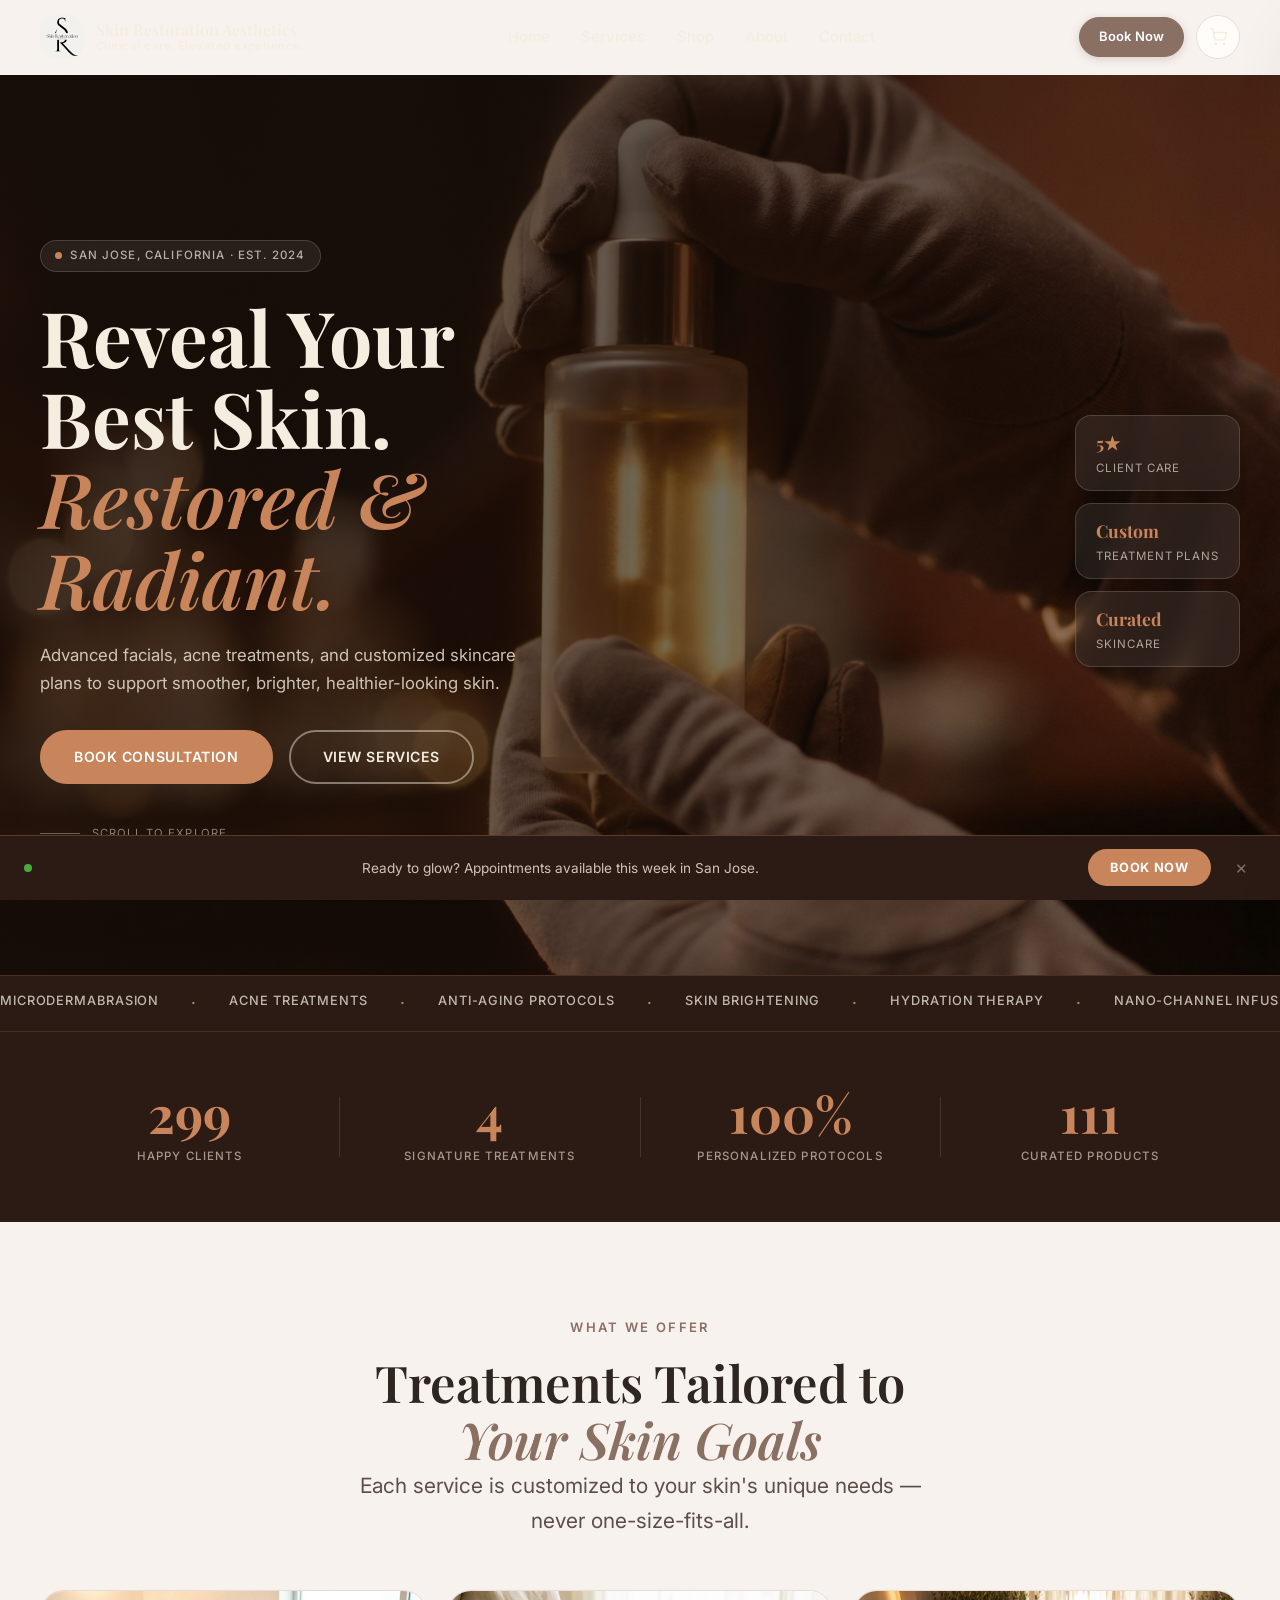
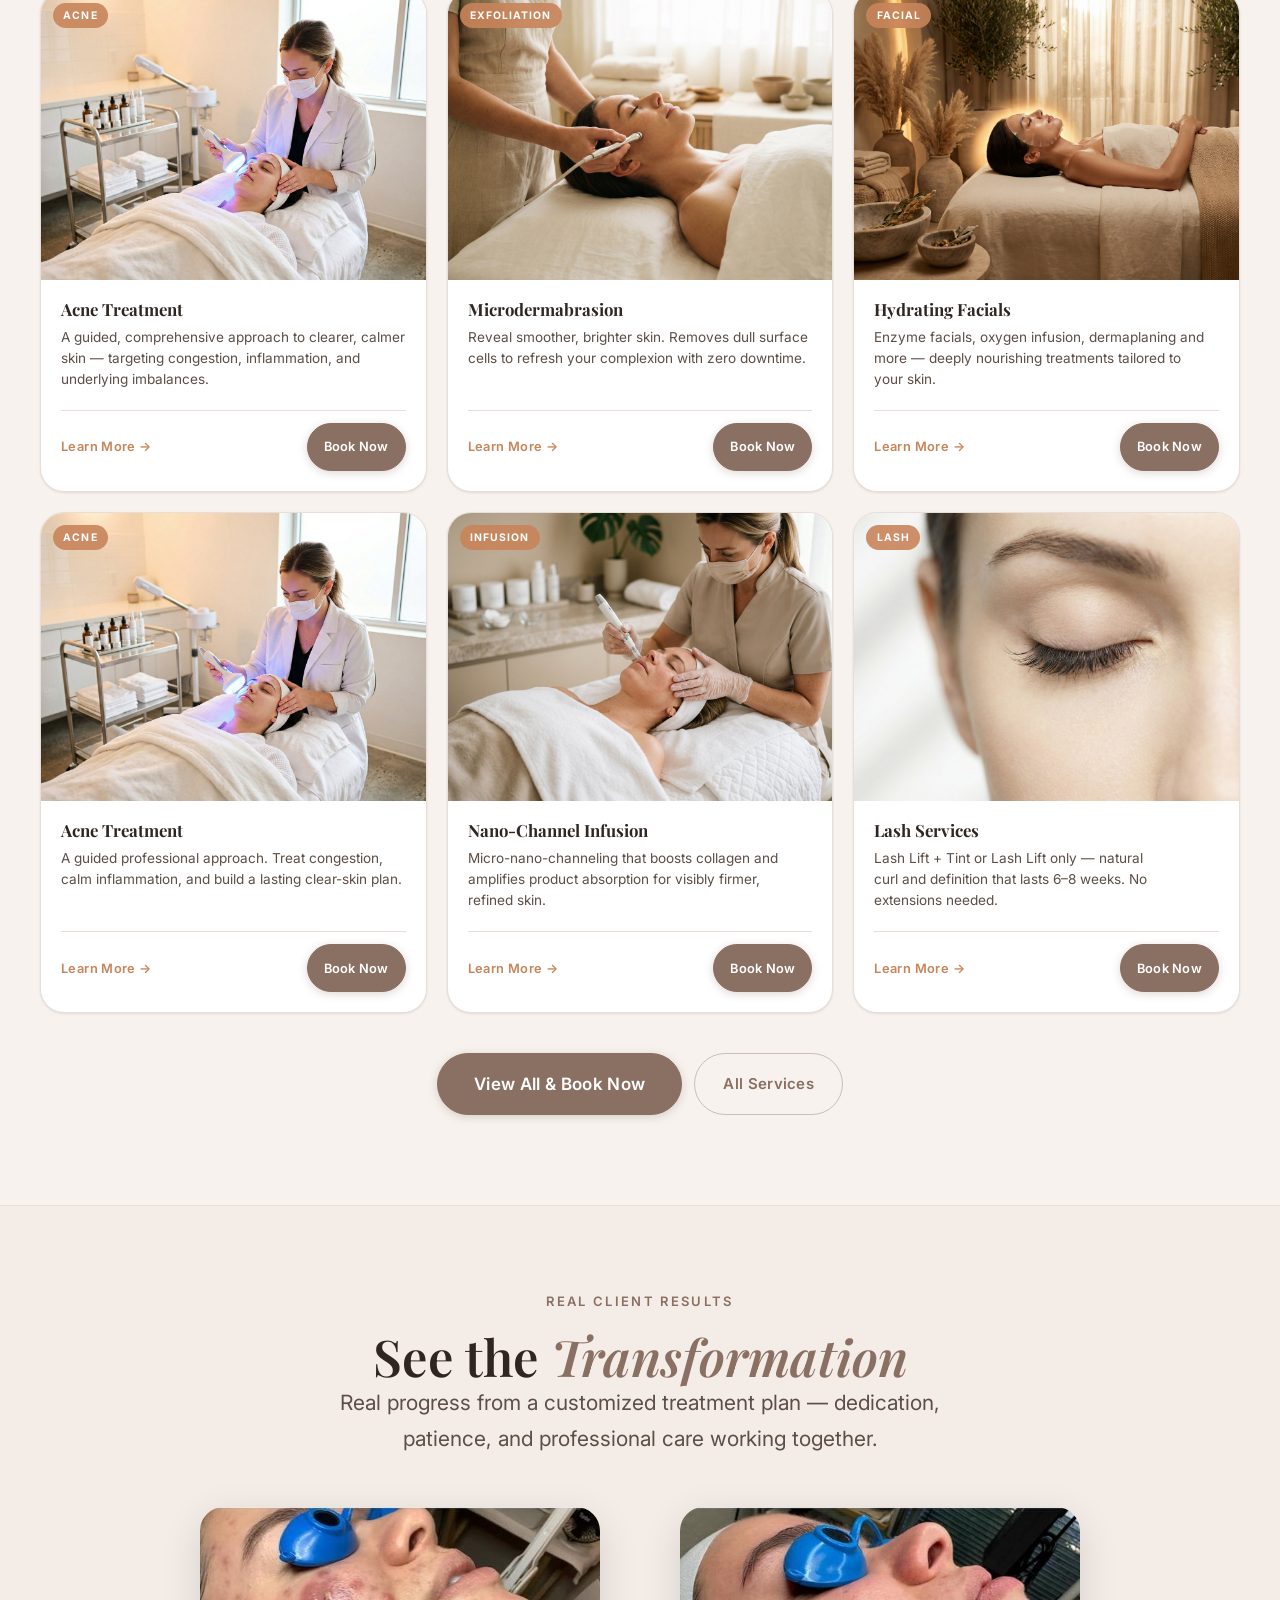
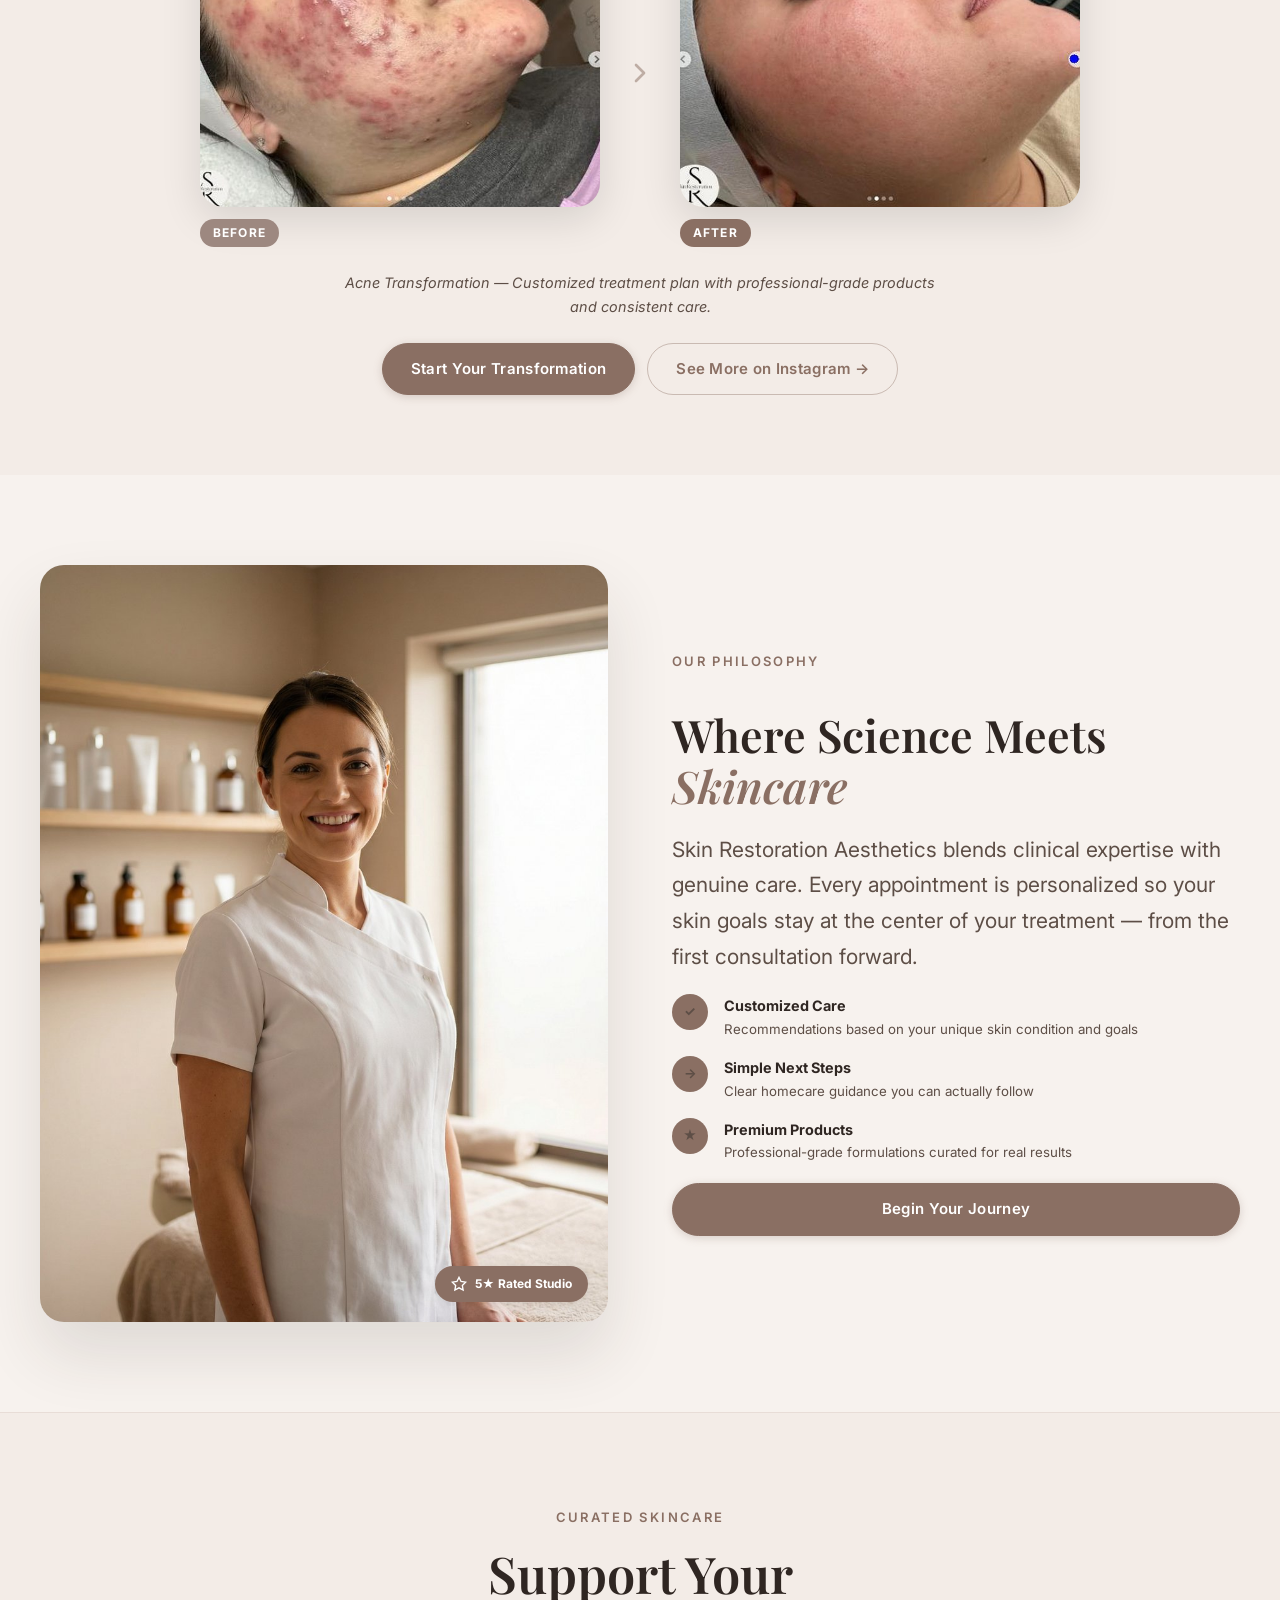
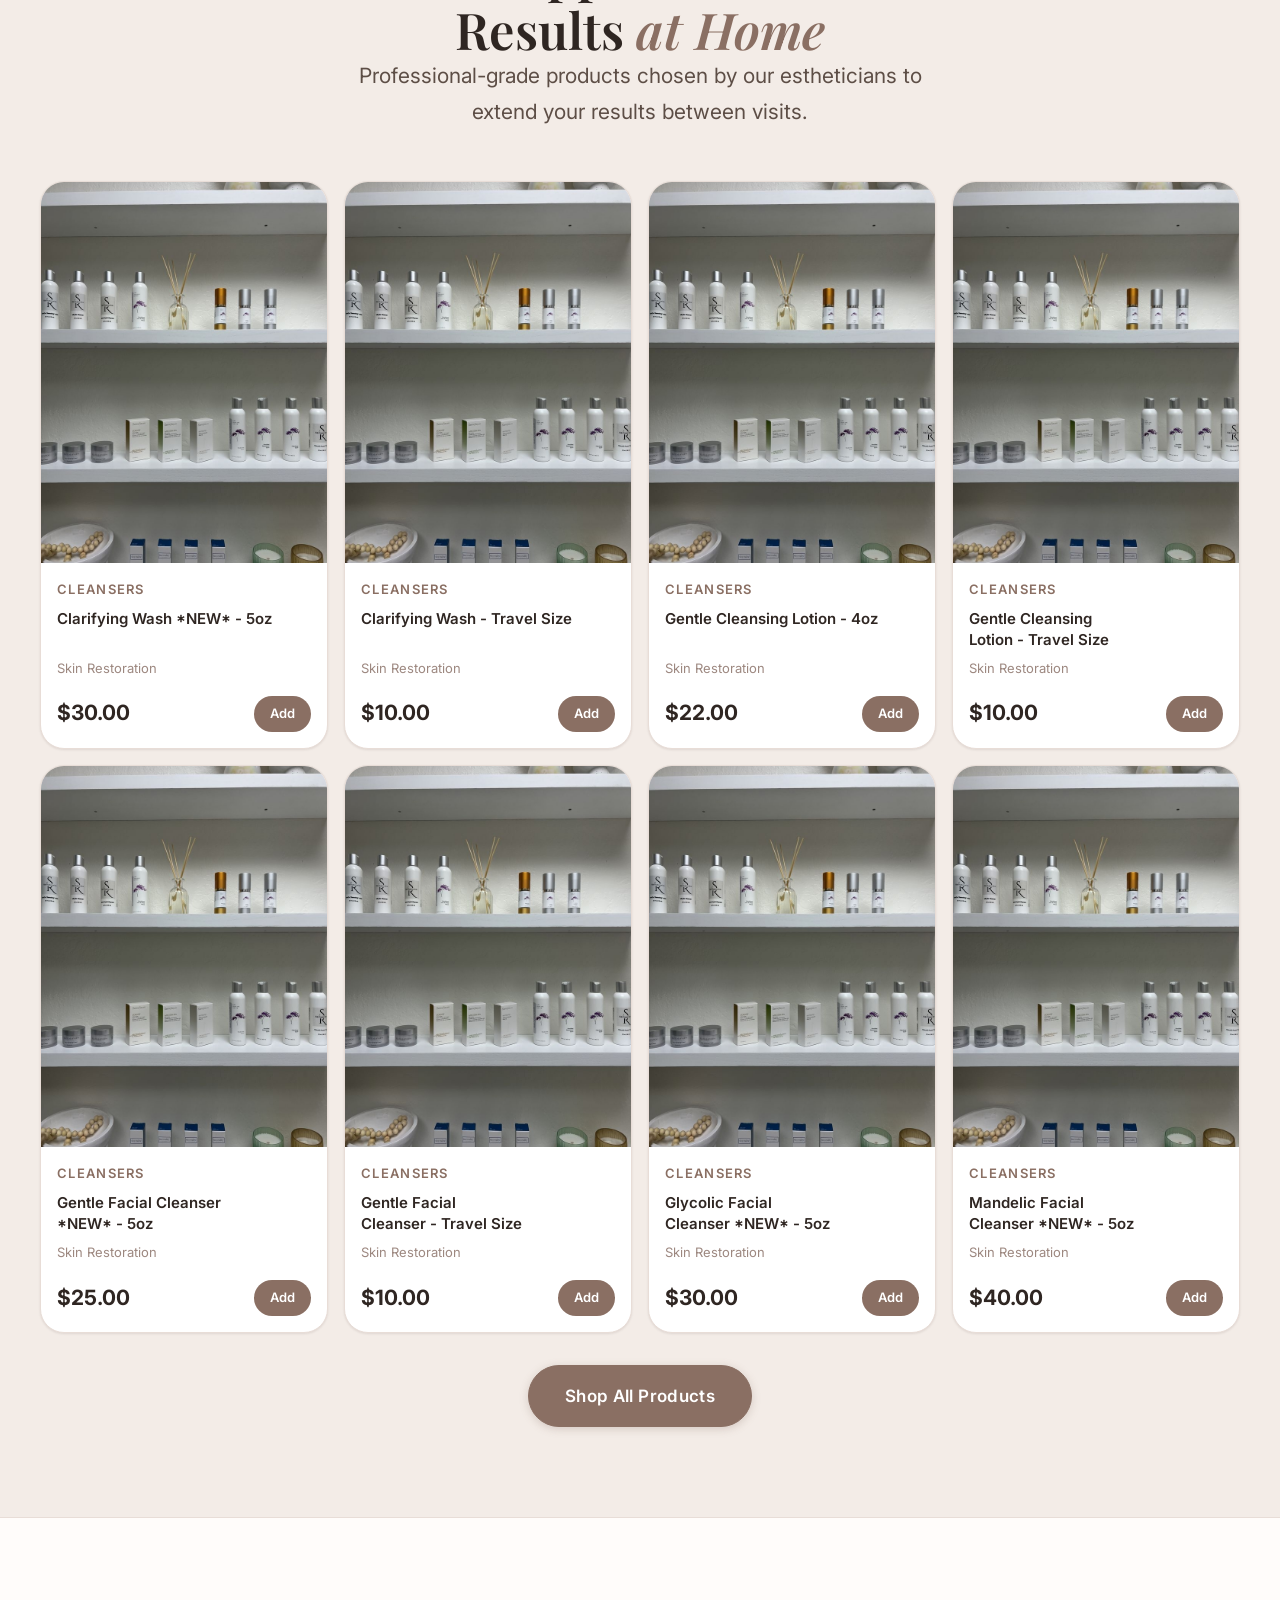
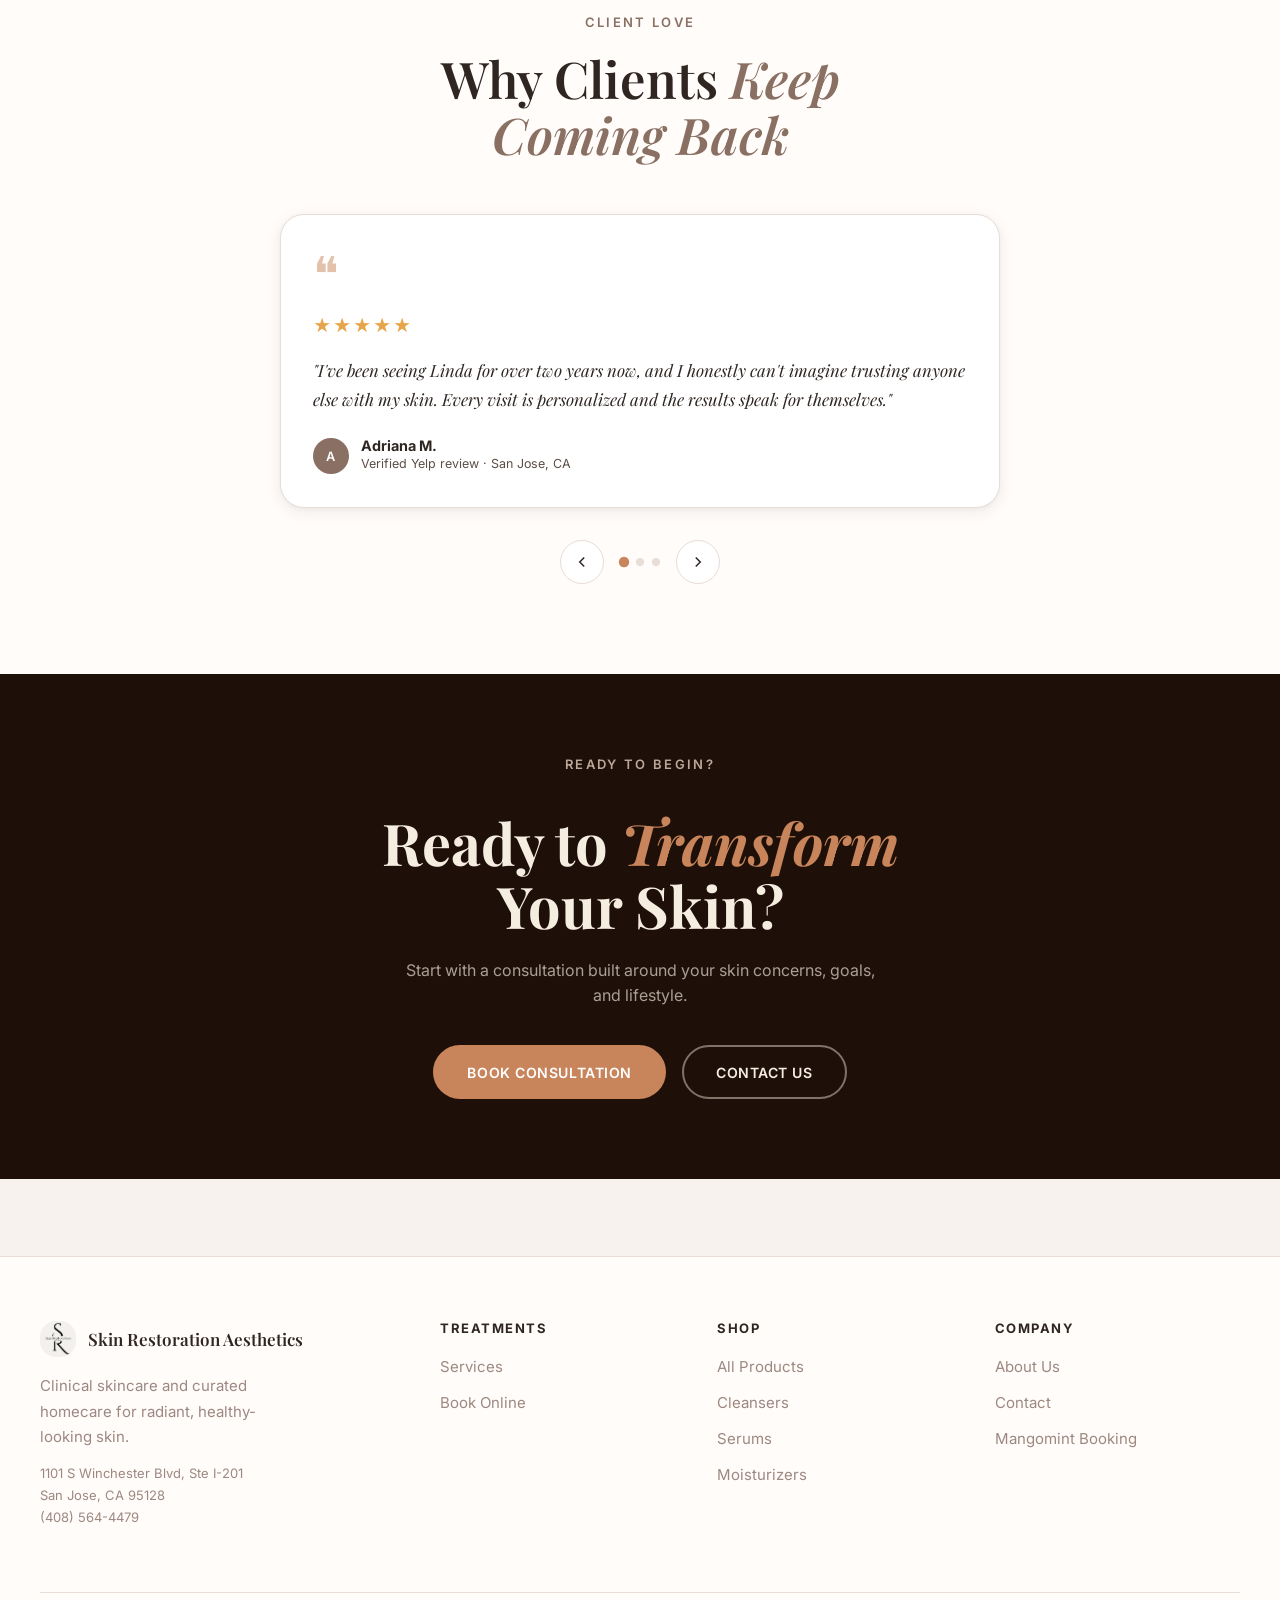
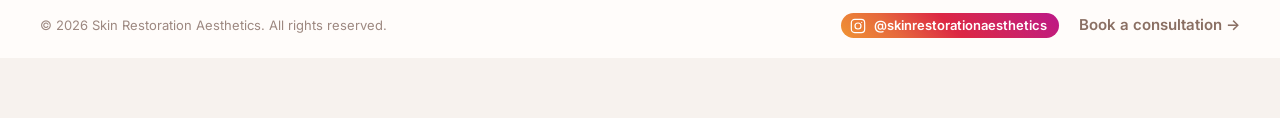
==== index.html @ 568ca4d6 "Add files via upload" ====
<!DOCTYPE html>
<html lang="en">
<head>
  <meta charset="UTF-8">
  <meta name="viewport" content="width=device-width, initial-scale=1.0">
  <title>Skin Restoration Aesthetics | Luxury Skincare & Treatments</title>
  <meta name="description" content="Skin Restoration Aesthetics offers luxury, results-driven skincare treatments and curated professional homecare. Book your personalized consultation today.">
  <meta name="theme-color" content="#2c1a14">

  <!-- Open Graph -->
  <meta property="og:title" content="Skin Restoration Aesthetics | Luxury Skincare">
  <meta property="og:description" content="Luxury skincare treatments and curated homecare. Clinical care. Elevated experience.">
  <meta property="og:type" content="website">
  <meta property="og:image" content="android-chrome-512x512.jpg">

  <!-- Fonts -->
  <link rel="preconnect" href="https://fonts.googleapis.com">
  <link rel="preconnect" href="https://fonts.gstatic.com" crossorigin>
  <link href="https://fonts.googleapis.com/css2?family=Inter:wght@300..700&family=Playfair+Display:ital,wght@0,400..700;1,400..600&display=swap" rel="stylesheet">

  <!-- Favicon -->
  <link rel="icon" type="image/jpeg" href="favicon.jpg">
  <link rel="apple-touch-icon" href="apple-touch-icon.jpg">
  <link rel="manifest" href="site.webmanifest">

  <link rel="stylesheet" href="styles.css">
</head>
<body data-page="index.html">
  <div id="headerMount"></div>

  <main>

    <!-- ── CINEMATIC HERO ──────────────────────────────────── -->
    <section class="hero-cinematic" aria-label="Hero">
      <div class="hero-cin-bg">
        <img src="hero-bg.jpg" alt="" aria-hidden="true" fetchpriority="high">
        <div class="hero-cin-overlay"></div>
      </div>

      <div class="container hero-cin-inner">
        <!-- Left: copy -->
        <div class="hero-cin-copy">
          <div class="hero-location-badge">
            <span class="hero-location-dot"></span>
            San Jose, California · Est. 2024
          </div>

          <h1 class="hero-cin-h1">
            Reveal Your<br>
            Best Skin.<br>
            <em>Restored &amp;<br>Radiant.</em>
          </h1>

          <p class="hero-cin-lead">Advanced facials, acne treatments, and customized skincare plans to support smoother, brighter, healthier-looking skin.</p>

          <div class="hero-cin-btns">
            <a class="btn-cin-primary" href="https://booking.mangomint.com/879442" target="_blank" rel="noopener noreferrer">Book Consultation</a>
            <a class="btn-cin-ghost" href="/services">View Services</a>
          </div>

          <p class="hero-cin-scroll">
            <span class="hero-cin-scroll-line"></span>
            Scroll to explore
          </p>
        </div>

        <!-- Right: floating badges -->
        <div class="hero-cin-badges" aria-hidden="true">
          <div class="hero-float-badge">
            <span class="hero-float-label">5★</span>
            <span class="hero-float-sub">Client Care</span>
          </div>
          <div class="hero-float-badge">
            <span class="hero-float-label">Custom</span>
            <span class="hero-float-sub">Treatment Plans</span>
          </div>
          <div class="hero-float-badge">
            <span class="hero-float-label">Curated</span>
            <span class="hero-float-sub">Skincare</span>
          </div>
        </div>
      </div>
    </section>

    <!-- ── TICKER MARQUEE ─────────────────────────────────── -->
    <div class="ticker-bar" aria-hidden="true">
      <div class="ticker-track" id="tickerTrack">
        <span>Microdermabrasion</span><span class="ticker-dot">·</span>
        <span>Acne Treatments</span><span class="ticker-dot">·</span>
        <span>Anti-Aging Protocols</span><span class="ticker-dot">·</span>
        <span>Skin Brightening</span><span class="ticker-dot">·</span>
        <span>Hydration Therapy</span><span class="ticker-dot">·</span>
        <span>Nano-Channel Infusion</span><span class="ticker-dot">·</span>
        <span>Lash Lift &amp; Tint</span><span class="ticker-dot">·</span>
        <span>LED Light Therapy</span><span class="ticker-dot">·</span>
      </div>
    </div>
    <script>
      /* Ticker: clone inner content once so translateX(-50%) is exact */
      (function() {
        var t = document.getElementById('tickerTrack');
        if (!t) return;
        t.innerHTML += t.innerHTML;
      })();
    </script>

    <!-- ── STATS DARK BAR ─────────────────────────────────── -->
    <section class="stats-dark-bar">
      <div class="container stats-dark-inner">
        <div class="stat-dark-item">
          <span class="stat-dark-num">299</span>
          <span class="stat-dark-label">Happy Clients</span>
        </div>
        <div class="stat-dark-divider"></div>
        <div class="stat-dark-item">
          <span class="stat-dark-num">4</span>
          <span class="stat-dark-label">Signature Treatments</span>
        </div>
        <div class="stat-dark-divider"></div>
        <div class="stat-dark-item">
          <span class="stat-dark-num">100%</span>
          <span class="stat-dark-label">Personalized Protocols</span>
        </div>
        <div class="stat-dark-divider"></div>
        <div class="stat-dark-item">
          <span class="stat-dark-num">111</span>
          <span class="stat-dark-label">Curated Products</span>
        </div>
      </div>
    </section>

    <!-- ── SERVICES WITH PHOTO CARDS ─────────────────────── -->
    <section class="section">
      <div class="container">
        <div class="section-header">
          <p class="eyebrow">What We Offer</p>
          <h2>Treatments Tailored to<br><em>Your Skin Goals</em></h2>
          <p class="lead">Each service is customized to your skin's unique needs — never one-size-fits-all.</p>
        </div>

        <div class="photo-service-grid">

          <article class="photo-service-card reveal-card">
            <div class="photo-service-img">
              <img src="service-acne.jpg" alt="Acne treatment" loading="lazy">
              <span class="photo-service-tag">Acne</span>
            </div>
            <div class="photo-service-body">
              <h3>Acne Treatment</h3>
              <p>A guided, comprehensive approach to clearer, calmer skin — targeting congestion, inflammation, and underlying imbalances.</p>
              <div class="photo-service-footer">
                <a class="photo-service-link" href="/services#acne-treatment">Learn More →</a>
                <a class="btn btn-primary" style="font-size:0.8rem;padding:0.4rem 1rem;" href="https://booking.mangomint.com/879442" target="_blank" rel="noopener">Book Now</a>
              </div>
            </div>
          </article>

          <article class="photo-service-card reveal-card">
            <div class="photo-service-img">
              <img src="service-microderm.jpg" alt="Microdermabrasion facial treatment" loading="lazy">
              <span class="photo-service-tag">Exfoliation</span>
            </div>
            <div class="photo-service-body">
              <h3>Microdermabrasion</h3>
              <p>Reveal smoother, brighter skin. Removes dull surface cells to refresh your complexion with zero downtime.</p>
              <div class="photo-service-footer">
                <a class="photo-service-link" href="/services#microdermabrasion">Learn More →</a>
                <a class="btn btn-primary" style="font-size:0.8rem;padding:0.4rem 1rem;" href="https://booking.mangomint.com/879442" target="_blank" rel="noopener">Book Now</a>
              </div>
            </div>
          </article>

          <article class="photo-service-card reveal-card">
            <div class="photo-service-img">
              <img src="service-hydrating.jpg" alt="Hydrating facial treatment" loading="lazy">
              <span class="photo-service-tag">Facial</span>
            </div>
            <div class="photo-service-body">
              <h3>Hydrating Facials</h3>
              <p>Enzyme facials, oxygen infusion, dermaplaning and more — deeply nourishing treatments tailored to your skin.</p>
              <div class="photo-service-footer">
                <a class="photo-service-link" href="/services#hydrating-facials">Learn More →</a>
                <a class="btn btn-primary" style="font-size:0.8rem;padding:0.4rem 1rem;" href="https://booking.mangomint.com/879442" target="_blank" rel="noopener">Book Now</a>
              </div>
            </div>
          </article>

          <article class="photo-service-card reveal-card">
            <div class="photo-service-img">
              <img src="service-acne.jpg" alt="Acne treatment" loading="lazy">
              <span class="photo-service-tag">Acne</span>
            </div>
            <div class="photo-service-body">
              <h3>Acne Treatment</h3>
              <p>A guided professional approach. Treat congestion, calm inflammation, and build a lasting clear-skin plan.</p>
              <div class="photo-service-footer">
                <a class="photo-service-link" href="/services#acne-treatment">Learn More →</a>
                <a class="btn btn-primary" style="font-size:0.8rem;padding:0.4rem 1rem;" href="https://booking.mangomint.com/879442" target="_blank" rel="noopener">Book Now</a>
              </div>
            </div>
          </article>

          <article class="photo-service-card reveal-card">
            <div class="photo-service-img">
              <img src="service-nano.jpg" alt="Nano-channel infusion treatment" loading="lazy">
              <span class="photo-service-tag">Infusion</span>
            </div>
            <div class="photo-service-body">
              <h3>Nano-Channel Infusion</h3>
              <p>Micro-nano-channeling that boosts collagen and amplifies product absorption for visibly firmer, refined skin.</p>
              <div class="photo-service-footer">
                <a class="photo-service-link" href="/services#nano-channel-infusion">Learn More →</a>
                <a class="btn btn-primary" style="font-size:0.8rem;padding:0.4rem 1rem;" href="https://booking.mangomint.com/879442" target="_blank" rel="noopener">Book Now</a>
              </div>
            </div>
          </article>

          <article class="photo-service-card reveal-card">
            <div class="photo-service-img">
              <img src="service-lash.jpg" alt="Lash lift and tint service" loading="lazy">
              <span class="photo-service-tag">Lash</span>
            </div>
            <div class="photo-service-body">
              <h3>Lash Services</h3>
              <p>Lash Lift + Tint or Lash Lift only — natural curl and definition that lasts 6–8 weeks. No extensions needed.</p>
              <div class="photo-service-footer">
                <a class="photo-service-link" href="/services#lash-lift">Learn More →</a>
                <a class="btn btn-primary" style="font-size:0.8rem;padding:0.4rem 1rem;" href="https://booking.mangomint.com/879442" target="_blank" rel="noopener">Book Now</a>
              </div>
            </div>
          </article>

        </div>

        <div class="btn-row" style="justify-content:center;margin-top:var(--sp-10);">
          <a class="btn btn-primary btn-lg" href="https://booking.mangomint.com/879442" target="_blank" rel="noopener noreferrer">View All &amp; Book Now</a>
          <a class="btn btn-secondary" href="/services">All Services</a>
        </div>
      </div>
    </section>

    <!-- ── REAL RESULTS GALLERY ──────────────────────────── -->
    <section class="real-results-section">
      <div class="container">
        <div class="section-header">
          <p class="eyebrow">Real Client Results</p>
          <h2>See the <em>Transformation</em></h2>
          <p class="lead">Real progress from a customized treatment plan — dedication, patience, and professional care working together.</p>
        </div>

        <div class="results-gallery">
          <div class="results-card">
            <div class="results-img-wrap">
              <img src="result-before.jpg" alt="Client skin before acne treatment — moderate to severe acne" loading="lazy">
            </div>
            <div class="results-label results-label--before">Before</div>
          </div>
          <div class="results-arrow" aria-hidden="true">
            <svg width="32" height="32" viewBox="0 0 24 24" fill="none" stroke="currentColor" stroke-width="2" stroke-linecap="round" stroke-linejoin="round"><path d="m9 18 6-6-6-6"/></svg>
          </div>
          <div class="results-card">
            <div class="results-img-wrap">
              <img src="result-after.jpg" alt="Client skin after acne treatment — significantly cleared" loading="lazy">
            </div>
            <div class="results-label results-label--after">After</div>
          </div>
        </div>

        <p class="results-caption">Acne Transformation — Customized treatment plan with professional-grade products and consistent care.</p>

        <div class="btn-row" style="justify-content:center;margin-top:var(--sp-6);">
          <a class="btn btn-primary" href="https://booking.mangomint.com/879442" target="_blank" rel="noopener noreferrer">Start Your Transformation</a>
          <a class="btn btn-secondary" href="https://www.instagram.com/skinrestorationaesthetics" target="_blank" rel="noopener noreferrer">See More on Instagram →</a>
        </div>
      </div>
    </section>

    <!-- ── ABOUT / PHILOSOPHY ────────────────────────────── -->
    <section class="section about-split-section">
      <div class="container about-split-grid">
        <div class="about-split-photo reveal-card">
          <img src="about-portrait.jpg" alt="Skin Restoration Aesthetics team" loading="lazy">
          <div class="about-photo-badge">
            <svg width="16" height="16" viewBox="0 0 24 24" fill="none" stroke="currentColor" stroke-width="2"><path d="m12 2-3.09 6.26L2 9.27l5 4.87-1.18 6.88L12 17.77l6.18 3.25L17 14.14l5-4.87-6.91-1.01L12 2z"/></svg>
            5★ Rated Studio
          </div>
        </div>
        <div class="about-split-copy">
          <p class="eyebrow">Our Philosophy</p>
          <h2>Where Science Meets<br><em>Skincare</em></h2>
          <p class="lead">Skin Restoration Aesthetics blends clinical expertise with genuine care. Every appointment is personalized so your skin goals stay at the center of your treatment — from the first consultation forward.</p>
          <ul class="about-pillars">
            <li>
              <span class="about-pillar-icon">✓</span>
              <div>
                <strong>Customized Care</strong>
                <span>Recommendations based on your unique skin condition and goals</span>
              </div>
            </li>
            <li>
              <span class="about-pillar-icon">→</span>
              <div>
                <strong>Simple Next Steps</strong>
                <span>Clear homecare guidance you can actually follow</span>
              </div>
            </li>
            <li>
              <span class="about-pillar-icon">★</span>
              <div>
                <strong>Premium Products</strong>
                <span>Professional-grade formulations curated for real results</span>
              </div>
            </li>
          </ul>
          <a class="btn btn-primary" href="/about">Begin Your Journey</a>
        </div>
      </div>
    </section>

    <!-- ── FEATURED PRODUCTS ─────────────────────────────── -->
    <section class="section" style="background:var(--bg-alt);border-top:1px solid var(--border);">
      <div class="container">
        <div class="section-header">
          <p class="eyebrow">Curated Skincare</p>
          <h2>Support Your Results <em>at Home</em></h2>
          <p class="lead">Professional-grade products chosen by our estheticians to extend your results between visits.</p>
        </div>

        <div class="featured-products-grid" id="featuredProducts"></div>

        <div class="btn-row" style="justify-content:center;margin-top:var(--sp-8);">
          <a class="btn btn-primary btn-lg" href="/shop">Shop All Products</a>
        </div>
      </div>
    </section>

    <!-- ── TESTIMONIALS ──────────────────────────────────── -->
    <section class="section testimonials-section">
      <div class="container">
        <div class="section-header">
          <p class="eyebrow">Client Love</p>
          <h2>Why Clients <em>Keep Coming Back</em></h2>
        </div>

        <div class="testimonials-carousel" id="testimonialsCarousel">
          <div class="testimonial-card-v2 active">
            <div class="tc-quote">❝</div>
            <div class="stars">★★★★★</div>
            <p class="testimonial-text">"I've been seeing Linda for over two years now, and I honestly can't imagine trusting anyone else with my skin. Every visit is personalized and the results speak for themselves."</p>
            <div class="testimonial-author">
              <div class="author-initial" aria-hidden="true">A</div>
              <div>
                <div class="author-name">Adriana M.</div>
                <div class="author-title">Verified Yelp review · San Jose, CA</div>
              </div>
            </div>
          </div>

          <div class="testimonial-card-v2">
            <div class="tc-quote">❝</div>
            <div class="stars">★★★★★</div>
            <p class="testimonial-text">"I started coming here years ago for acne treatments, back when they were called Acneology. The expertise and care has only gotten better. I highly recommend following their skincare regimens."</p>
            <div class="testimonial-author">
              <div class="author-initial" aria-hidden="true">J</div>
              <div>
                <div class="author-name">Jennifer L.</div>
                <div class="author-title">Verified Yelp review · San Jose, CA</div>
              </div>
            </div>
          </div>

          <div class="testimonial-card-v2">
            <div class="tc-quote">❝</div>
            <div class="stars">★★★★★</div>
            <p class="testimonial-text">"They know what's best for your skin condition. I highly recommend following their skincare regimens — my skin has never looked or felt better since starting here."</p>
            <div class="testimonial-author">
              <div class="author-initial" aria-hidden="true">S</div>
              <div>
                <div class="author-name">Sara K.</div>
                <div class="author-title">Verified Yelp review · Santa Clara, CA</div>
              </div>
            </div>
          </div>
        </div>

        <div class="tc-controls">
          <button class="tc-arrow" id="tcPrev" aria-label="Previous testimonial">
            <svg width="18" height="18" viewBox="0 0 24 24" fill="none" stroke="currentColor" stroke-width="2"><path d="m15 18-6-6 6-6"/></svg>
          </button>
          <div class="tc-dots">
            <button class="tc-dot active" data-idx="0"></button>
            <button class="tc-dot" data-idx="1"></button>
            <button class="tc-dot" data-idx="2"></button>
          </div>
          <button class="tc-arrow" id="tcNext" aria-label="Next testimonial">
            <svg width="18" height="18" viewBox="0 0 24 24" fill="none" stroke="currentColor" stroke-width="2"><path d="m9 18 6-6-6-6"/></svg>
          </button>
        </div>
      </div>
    </section>

    <!-- ── DARK CTA ───────────────────────────────────────── -->
    <section class="dark-cta-section">
      <div class="container dark-cta-inner">
        <p class="eyebrow" style="color:var(--accent)">Ready to Begin?</p>
        <h2>Ready to <em>Transform</em><br>Your Skin?</h2>
        <p class="dark-cta-sub">Start with a consultation built around your skin concerns, goals, and lifestyle.</p>
        <div class="dark-cta-btns">
          <a class="btn-cin-primary" href="https://booking.mangomint.com/879442" target="_blank" rel="noopener noreferrer">Book Consultation</a>
          <a class="btn-cin-ghost" href="/contact">Contact Us</a>
        </div>
      </div>
    </section>

  </main>

  <div id="footerMount"></div>
  <div id="cartMount"></div>

  <!-- Persistent booking bar -->
  <div class="booking-bar" id="bookingBar">
    <span class="booking-bar-dot"></span>
    <span class="booking-bar-text">Ready to glow? Appointments available this week in San Jose.</span>
    <a class="booking-bar-btn" href="https://booking.mangomint.com/879442" target="_blank" rel="noopener noreferrer">Book Now</a>
    <button class="booking-bar-close" onclick="document.getElementById('bookingBar').style.display='none'" aria-label="Dismiss">×</button>
  </div>

  <script src="data.js"></script>
  <script src="utils.js"></script>
  <script src="checkout.js"></script>
  <script>
    /* ── Testimonial Carousel ───────────────────────────── */
    (function() {
      const cards = document.querySelectorAll('.testimonial-card-v2');
      const dots = document.querySelectorAll('.tc-dot');
      let current = 0;

      function show(idx) {
        cards.forEach((c, i) => c.classList.toggle('active', i === idx));
        dots.forEach((d, i) => d.classList.toggle('active', i === idx));
        current = idx;
      }

      document.getElementById('tcNext')?.addEventListener('click', () => show((current + 1) % cards.length));
      document.getElementById('tcPrev')?.addEventListener('click', () => show((current - 1 + cards.length) % cards.length));
      dots.forEach(d => d.addEventListener('click', () => show(+d.dataset.idx)));

      // Auto-advance every 5s
      setInterval(() => show((current + 1) % cards.length), 5000);
    })();

    /* ── Scroll reveal ──────────────────────────────────── */
    (function() {
      const obs = new IntersectionObserver(entries => {
        entries.forEach(e => { if (e.isIntersecting) { e.target.classList.add('revealed'); obs.unobserve(e.target); } });
      }, { threshold: 0.1 });
      document.querySelectorAll('.reveal-card').forEach(el => obs.observe(el));
    })();
  </script>
<script data-pplx-inline-edit>
(function(){
  if(window===window.top)return;
  function inlineAll(orig,clone){
    if(orig.nodeType!==1)return;
    try{
      var cs=getComputedStyle(orig);
      var t='';
      for(var i=0;i<cs.length;i++){t+=cs[i]+':'+cs.getPropertyValue(cs[i])+';';}
      clone.style.cssText=t;
    }catch(e){}
    var oc=orig.children,cc=clone.children;
    for(var j=0;j<oc.length&&j<cc.length;j++){inlineAll(oc[j],cc[j]);}
  }
  function stripExternal(clone){
    var imgs=clone.querySelectorAll('img');
    for(var i=0;i<imgs.length;i++){
      var s=imgs[i].getAttribute('src');
      if(s&&!s.startsWith('data:'))imgs[i].removeAttribute('src');
    }
    var all=clone.querySelectorAll('*');
    for(var i=0;i<all.length;i++){
      var st=all[i].style.cssText;
      if(st&&st.indexOf('url(')>=0){
        all[i].style.cssText=st.replace(/url\(["']?(?!data:)[^)"']*["']?\)/gi,'none');
      }
    }
  }
  window.addEventListener('message',function(e){
    if(!e.data||e.data.type!=='INLINE_EDIT_CAPTURE_REQUEST')return;
    var scrollX=window.scrollX||window.pageXOffset||0;
    var scrollY=window.scrollY||window.pageYOffset||0;
    var w=window.innerWidth,h=window.innerHeight;
    try{
      var clone=document.documentElement.cloneNode(true);
      var rm=clone.querySelectorAll('script,link[rel="stylesheet"],style');
      for(var i=0;i<rm.length;i++){rm[i].remove();}
      inlineAll(document.documentElement,clone);
      stripExternal(clone);
      var html=new XMLSerializer().serializeToString(clone);
      var svg='<svg xmlns="http://www.w3.org/2000/svg" width="'+w+'" height="'+h+'">'
        +'<foreignObject width="100%" height="100%">'
        +'<div xmlns="http://www.w3.org/1999/xhtml" style="width:'+w+'px;height:'+h+'px;overflow:hidden">'
        +'<div style="transform:translate(-'+scrollX+'px,-'+scrollY+'px);transform-origin:top left">'
        +html+'</div></div></foreignObject></svg>';
      var svgUrl='data:image/svg+xml;charset=utf-8,'+encodeURIComponent(svg);
      var img=new Image();
      img.onload=function(){
        var c=document.createElement('canvas');c.width=w;c.height=h;
        c.getContext('2d').drawImage(img,0,0);
        window.parent.postMessage({type:'INLINE_EDIT_SCREENSHOT_RESULT',dataUrl:c.toDataURL('image/png'),scrollX:scrollX,scrollY:scrollY},'*');
      };
      img.onerror=function(){
        window.parent.postMessage({type:'INLINE_EDIT_SCREENSHOT_RESULT',dataUrl:null,scrollX:scrollX,scrollY:scrollY},'*');
      };
      img.src=svgUrl;
    }catch(err){
      window.parent.postMessage({type:'INLINE_EDIT_SCREENSHOT_RESULT',dataUrl:null,scrollX:scrollX,scrollY:scrollY},'*');
    }
  });
})();
</script></body>
</html>
---- styles.css ----
/* ============================================================
   SKIN RESTORATION AESTHETICS — LUXURY DESIGN SYSTEM
   Brand palette: warm rose-taupe, clean ivory, deep espresso
   Fonts: Playfair Display (headings) + Inter (body)
   ============================================================ */

/* ── DESIGN TOKENS ────────────────────────────────────────── */
:root {
  /* Brand Colors */
  --bg:           #f7f2ee;
  --bg-alt:       #f3ece7;
  --surface:      #fffcfa;
  --surface-2:    #fff8f5;
  --card:         #ffffff;
  --border:       #e8ddd7;
  --divider:      #ede3dc;

  /* Text */
  --text:         #2f2622;
  --text-muted:   #5d4e46;
  --text-faint:   #9d8880;

  /* Brand */
  --primary:      #8a6f63;
  --primary-dark: #72584d;
  --primary-light:#a08578;
  --accent:       #bca79b;
  --accent-light: #d9cbc4;

  /* Type */
  --font-display: 'Playfair Display', Georgia, serif;
  --font-body:    'Inter', 'Helvetica Neue', sans-serif;

  /* Type Scale */
  --text-xs:   clamp(0.75rem, 0.7rem + 0.2vw, 0.8125rem);
  --text-sm:   clamp(0.875rem, 0.82rem + 0.22vw, 0.9375rem);
  --text-base: clamp(1rem, 0.95rem + 0.2vw, 1.0625rem);
  --text-lg:   clamp(1.125rem, 1rem + 0.5vw, 1.3125rem);
  --text-xl:   clamp(1.5rem, 1.2rem + 1.2vw, 2.25rem);
  --text-2xl:  clamp(2rem, 1.4rem + 2.2vw, 3.25rem);
  --text-3xl:  clamp(2.6rem, 1.4rem + 4vw, 5rem);

  /* Spacing */
  --sp-1: 0.25rem;
  --sp-2: 0.5rem;
  --sp-3: 0.75rem;
  --sp-4: 1rem;
  --sp-5: 1.25rem;
  --sp-6: 1.5rem;
  --sp-8: 2rem;
  --sp-10: 2.5rem;
  --sp-12: 3rem;
  --sp-16: 4rem;
  --sp-20: 5rem;
  --sp-24: 6rem;

  /* Shape */
  --radius-sm: 0.5rem;
  --radius:    1rem;
  --radius-lg: 1.5rem;
  --radius-xl: 2rem;
  --radius-full: 9999px;

  /* Shadow */
  --shadow-sm: 0 1px 3px rgba(47,38,34,0.06), 0 1px 2px rgba(47,38,34,0.04);
  --shadow:    0 4px 16px rgba(47,38,34,0.08), 0 1px 4px rgba(47,38,34,0.04);
  --shadow-lg: 0 16px 48px rgba(47,38,34,0.10), 0 4px 12px rgba(47,38,34,0.06);
  --shadow-xl: 0 32px 64px rgba(47,38,34,0.12);

  /* Transitions */
  --ease: 200ms cubic-bezier(0.16, 1, 0.3, 1);
  --ease-slow: 400ms cubic-bezier(0.16, 1, 0.3, 1);

  /* Layout */
  --content: 1200px;
  --content-narrow: 720px;
}

/* ── RESET ────────────────────────────────────────────────── */
*, *::before, *::after { box-sizing: border-box; margin: 0; padding: 0; }

html {
  scroll-behavior: smooth;
  scroll-padding-top: 80px;
  -webkit-font-smoothing: antialiased;
  -moz-osx-font-smoothing: grayscale;
  text-rendering: optimizeLegibility;
}

body {
  font-family: var(--font-body);
  font-size: var(--text-base);
  color: var(--text);
  background-color: var(--bg);
  line-height: 1.65;
  min-height: 100dvh;
}

img, picture, video { display: block; max-width: 100%; height: auto; }
a { color: inherit; text-decoration: none; }
button { cursor: pointer; font: inherit; color: inherit; background: none; border: none; }
ul[role="list"], ol[role="list"] { list-style: none; }
input, select, textarea { font: inherit; color: inherit; }
h1,h2,h3,h4,h5,h6 { line-height: 1.12; text-wrap: balance; }
p, li { text-wrap: pretty; }

::selection { background: rgba(138,111,99,0.18); color: var(--text); }
:focus-visible { outline: 2px solid var(--primary); outline-offset: 3px; border-radius: var(--radius-sm); }

@media (prefers-reduced-motion: reduce) {
  *, *::before, *::after {
    animation-duration: 0.01ms !important;
    animation-iteration-count: 1 !important;
    transition-duration: 0.01ms !important;
    scroll-behavior: auto !important;
  }
}

/* ── LAYOUT ───────────────────────────────────────────────── */
.container {
  width: min(calc(100% - 2.5rem), var(--content));
  margin-inline: auto;
}
.container--narrow {
  width: min(calc(100% - 2.5rem), var(--content-narrow));
  margin-inline: auto;
}

.section      { padding-block: clamp(var(--sp-12), 7vw, var(--sp-24)); }
.section-sm   { padding-block: clamp(var(--sp-8), 5vw, var(--sp-16)); }
.section-xs   { padding-block: clamp(var(--sp-6), 3vw, var(--sp-10)); }

/* ── TYPOGRAPHY ───────────────────────────────────────────── */
.eyebrow {
  display: inline-block;
  font-family: var(--font-body);
  font-size: var(--text-xs);
  font-weight: 600;
  letter-spacing: 0.18em;
  text-transform: uppercase;
  color: var(--primary);
  margin-bottom: var(--sp-4);
}

h1, .h1 {
  font-family: var(--font-display);
  font-size: var(--text-3xl);
  font-weight: 600;
  color: var(--text);
  line-height: 1.05;
}

h2, .h2 {
  font-family: var(--font-display);
  font-size: var(--text-2xl);
  font-weight: 600;
  color: var(--text);
}

h3, .h3 {
  font-family: var(--font-display);
  font-size: var(--text-xl);
  font-weight: 500;
  color: var(--text);
}

h4, .h4 {
  font-family: var(--font-body);
  font-size: var(--text-lg);
  font-weight: 600;
  color: var(--text);
}

.lead {
  font-size: var(--text-lg);
  color: var(--text-muted);
  line-height: 1.7;
  max-width: 60ch;
}

.body-text { font-size: var(--text-base); color: var(--text-muted); line-height: 1.75; }
.caption   { font-size: var(--text-xs); color: var(--text-faint); }
.label     { font-size: var(--text-sm); font-weight: 500; color: var(--text-muted); }

/* ── BUTTONS ──────────────────────────────────────────────── */
.btn {
  display: inline-flex;
  align-items: center;
  justify-content: center;
  gap: var(--sp-2);
  min-height: 48px;
  padding: 0.8rem 1.75rem;
  border-radius: var(--radius-full);
  font-family: var(--font-body);
  font-size: var(--text-sm);
  font-weight: 600;
  letter-spacing: 0.02em;
  border: 1.5px solid transparent;
  transition: background var(--ease), color var(--ease), border-color var(--ease), box-shadow var(--ease), transform var(--ease);
  white-space: nowrap;
}
.btn:hover { transform: translateY(-1px); }
.btn:active { transform: translateY(0); }

.btn-primary {
  background: var(--primary);
  color: #fff;
  border-color: var(--primary);
  box-shadow: 0 2px 8px rgba(138,111,99,0.28);
}
.btn-primary:hover {
  background: var(--primary-dark);
  border-color: var(--primary-dark);
  box-shadow: 0 4px 16px rgba(138,111,99,0.36);
}

.btn-secondary {
  background: transparent;
  color: var(--primary);
  border-color: rgba(138,111,99,0.4);
}
.btn-secondary:hover {
  background: rgba(138,111,99,0.07);
  border-color: var(--primary);
}

.btn-ghost {
  background: transparent;
  color: var(--text-muted);
  border-color: var(--border);
}
.btn-ghost:hover {
  background: var(--bg-alt);
  color: var(--text);
}

.btn-sm { min-height: 38px; padding: 0.5rem 1.15rem; font-size: var(--text-xs); }
.btn-lg { min-height: 56px; padding: 1rem 2.25rem; font-size: var(--text-base); }

.btn-row {
  display: flex;
  flex-wrap: wrap;
  gap: var(--sp-3);
  margin-top: var(--sp-6);
}

/* ── CARDS ────────────────────────────────────────────────── */
.card {
  background: var(--card);
  border: 1px solid var(--border);
  border-radius: var(--radius-lg);
  box-shadow: var(--shadow-sm);
  overflow: hidden;
}

.card-body { padding: var(--sp-6); }
.card-body-lg { padding: var(--sp-8); }

.feature-card {
  background: var(--card);
  border: 1px solid var(--border);
  border-radius: var(--radius-lg);
  padding: var(--sp-8);
  box-shadow: var(--shadow-sm);
  transition: box-shadow var(--ease), transform var(--ease);
}
.feature-card:hover {
  box-shadow: var(--shadow);
  transform: translateY(-2px);
}

/* ── NAVIGATION ───────────────────────────────────────────── */
.site-header {
  position: sticky;
  top: 0;
  z-index: 100;
  background: rgba(247,242,238,0.92);
  backdrop-filter: blur(16px);
  -webkit-backdrop-filter: blur(16px);
  border-bottom: 1px solid rgba(232,221,215,0.6);
  transition: box-shadow var(--ease);
}
.site-header.scrolled {
  box-shadow: var(--shadow-sm);
}

.header-inner {
  display: flex;
  align-items: center;
  justify-content: space-between;
  gap: var(--sp-6);
  min-height: 74px;
}

.brand-logo {
  display: flex;
  align-items: center;
  gap: var(--sp-3);
  font-weight: 700;
  flex-shrink: 0;
}
.brand-logo img {
  width: 44px;
  height: 44px;
  border-radius: var(--radius);
  object-fit: cover;
  flex-shrink: 0;
}
.brand-text {
  display: flex;
  flex-direction: column;
  line-height: 1.15;
}
.brand-name {
  font-family: var(--font-display);
  font-size: 1rem;
  font-weight: 600;
  color: var(--text);
}
.brand-tagline {
  font-size: 0.72rem;
  color: var(--text-faint);
  font-weight: 500;
  letter-spacing: 0.04em;
}

.site-nav {
  display: flex;
  align-items: center;
}
.site-nav ul {
  display: flex;
  align-items: center;
  gap: var(--sp-1);
  list-style: none;
}
.site-nav a {
  display: block;
  padding: 0.45rem 0.85rem;
  border-radius: var(--radius-full);
  font-size: var(--text-sm);
  font-weight: 500;
  color: var(--text-muted);
  transition: background var(--ease), color var(--ease);
}
.site-nav a:hover,
.site-nav a.active {
  background: rgba(138,111,99,0.1);
  color: var(--text);
}

.header-actions {
  display: flex;
  align-items: center;
  gap: var(--sp-3);
  flex-shrink: 0;
}

.cart-btn {
  position: relative;
  display: inline-flex;
  align-items: center;
  justify-content: center;
  width: 44px;
  height: 44px;
  border-radius: var(--radius-full);
  background: var(--surface);
  border: 1px solid var(--border);
  color: var(--text);
  transition: background var(--ease), box-shadow var(--ease);
}
.cart-btn:hover {
  background: var(--bg-alt);
  box-shadow: var(--shadow-sm);
}
.cart-badge {
  position: absolute;
  top: -4px;
  right: -4px;
  min-width: 18px;
  height: 18px;
  border-radius: var(--radius-full);
  background: var(--primary);
  color: #fff;
  font-size: 10px;
  font-weight: 700;
  display: flex;
  align-items: center;
  justify-content: center;
  padding: 0 4px;
  border: 2px solid var(--bg);
  transition: transform var(--ease);
}

/* Mobile nav */
.menu-toggle {
  display: none;
  align-items: center;
  justify-content: center;
  width: 44px;
  height: 44px;
  border-radius: var(--radius);
  background: var(--surface);
  border: 1px solid var(--border);
  color: var(--text);
}

/* ── HERO ─────────────────────────────────────────────────── */
.hero {
  padding-block: clamp(4rem, 8vw, 7rem) clamp(3rem, 6vw, 5.5rem);
  position: relative;
  overflow: hidden;
}
.hero::before {
  content: '';
  position: absolute;
  inset: 0;
  background:
    radial-gradient(ellipse 70% 60% at 85% 30%, rgba(188,167,155,0.18) 0%, transparent 70%),
    radial-gradient(ellipse 50% 80% at 10% 80%, rgba(247,230,220,0.25) 0%, transparent 60%);
  pointer-events: none;
}

.hero-grid {
  display: grid;
  grid-template-columns: 1.1fr 0.9fr;
  gap: clamp(var(--sp-8), 5vw, var(--sp-16));
  align-items: center;
}

.hero-label {
  display: inline-flex;
  align-items: center;
  gap: var(--sp-2);
  font-size: var(--text-xs);
  font-weight: 600;
  letter-spacing: 0.15em;
  text-transform: uppercase;
  color: var(--primary);
  margin-bottom: var(--sp-5);
}
.hero-label::before {
  content: '';
  display: block;
  width: 24px;
  height: 1.5px;
  background: var(--accent);
}

.hero h1 {
  margin-bottom: var(--sp-5);
  font-size: var(--text-3xl);
}

.hero-cta-note {
  margin-top: var(--sp-5);
  font-size: var(--text-xs);
  color: var(--text-faint);
}

/* Hero visual */
.hero-visual {
  position: relative;
}
.hero-image-frame {
  position: relative;
  border-radius: var(--radius-xl);
  overflow: hidden;
  background: linear-gradient(145deg, rgba(255,255,255,0.9), rgba(247,236,230,0.7));
  border: 1px solid rgba(232,221,215,0.8);
  box-shadow: var(--shadow-xl);
  aspect-ratio: 5/6;
  display: flex;
  align-items: center;
  justify-content: center;
  padding: var(--sp-10);
}
.hero-image-frame img {
  width: 80%;
  height: auto;
  object-fit: contain;
  filter: drop-shadow(0 8px 24px rgba(47,38,34,0.12));
}

/* Floating badge */
.hero-badge {
  position: absolute;
  bottom: var(--sp-6);
  left: -var(--sp-6);
  background: var(--card);
  border: 1px solid var(--border);
  border-radius: var(--radius-lg);
  padding: var(--sp-4) var(--sp-5);
  box-shadow: var(--shadow);
  display: flex;
  align-items: center;
  gap: var(--sp-3);
}
.hero-badge-dot {
  width: 8px;
  height: 8px;
  border-radius: var(--radius-full);
  background: #6aad5f;
  flex-shrink: 0;
  box-shadow: 0 0 0 3px rgba(106,173,95,0.2);
}
.hero-badge-text {
  display: flex;
  flex-direction: column;
  line-height: 1.2;
}
.hero-badge-text strong {
  font-size: var(--text-sm);
  font-weight: 600;
  color: var(--text);
}
.hero-badge-text span {
  font-size: var(--text-xs);
  color: var(--text-faint);
}

/* ── TRUST BAR ────────────────────────────────────────────── */
.trust-bar {
  border-top: 1px solid var(--border);
  border-bottom: 1px solid var(--border);
  background: var(--surface);
  padding-block: var(--sp-5);
}
.trust-bar-inner {
  display: flex;
  align-items: center;
  justify-content: center;
  gap: clamp(var(--sp-8), 5vw, var(--sp-16));
  flex-wrap: wrap;
}
.trust-item {
  display: flex;
  align-items: center;
  gap: var(--sp-3);
  font-size: var(--text-sm);
  font-weight: 500;
  color: var(--text-muted);
  white-space: nowrap;
}
.trust-icon {
  width: 18px;
  height: 18px;
  color: var(--accent);
  flex-shrink: 0;
}

/* ── SECTION HEADERS ──────────────────────────────────────── */
.section-header {
  text-align: center;
  max-width: 600px;
  margin-inline: auto;
  margin-bottom: clamp(var(--sp-10), 4vw, var(--sp-16));
}
.section-header .lead {
  margin-inline: auto;
}

/* ── SERVICE CARDS ────────────────────────────────────────── */
.services-grid {
  display: grid;
  grid-template-columns: repeat(2, 1fr);
  gap: var(--sp-5);
}

.service-card {
  background: var(--card);
  border: 1px solid var(--border);
  border-radius: var(--radius-xl);
  padding: var(--sp-8);
  box-shadow: var(--shadow-sm);
  transition: box-shadow var(--ease), transform var(--ease), border-color var(--ease);
  position: relative;
  overflow: hidden;
}
.service-card::before {
  content: '';
  position: absolute;
  top: 0;
  left: 0;
  right: 0;
  height: 3px;
  background: linear-gradient(90deg, var(--primary), var(--accent));
  opacity: 0;
  transition: opacity var(--ease);
}
.service-card:hover {
  box-shadow: var(--shadow-lg);
  transform: translateY(-3px);
  border-color: rgba(138,111,99,0.25);
}
.service-card:hover::before { opacity: 1; }

.service-number {
  font-family: var(--font-display);
  font-size: 3rem;
  font-weight: 700;
  color: rgba(188,167,155,0.3);
  line-height: 1;
  margin-bottom: var(--sp-4);
  display: block;
}

.service-card h3 {
  font-size: var(--text-xl);
  margin-bottom: var(--sp-3);
}

.service-card p {
  font-size: var(--text-base);
  color: var(--text-muted);
  line-height: 1.75;
  margin-bottom: var(--sp-5);
}

/* ── TREATMENT CARDS ──────────────────────────────────────── */
.treatments-grid {
  display: grid;
  grid-template-columns: repeat(2, 1fr);
  gap: var(--sp-5);
}

.treatment-card {
  background: var(--card);
  border: 1px solid var(--border);
  border-radius: var(--radius-xl);
  overflow: hidden;
  box-shadow: var(--shadow-sm);
  transition: box-shadow var(--ease), transform var(--ease);
}
.treatment-card:hover {
  box-shadow: var(--shadow-lg);
  transform: translateY(-3px);
}

.treatment-image-wrap {
  aspect-ratio: 16/9;
  background: linear-gradient(135deg, #eadfd8, #f5ede8);
  overflow: hidden;
  position: relative;
}
.treatment-image-wrap img {
  width: 100%;
  height: 100%;
  object-fit: cover;
  transition: transform var(--ease-slow);
}
.treatment-card:hover .treatment-image-wrap img {
  transform: scale(1.04);
}

/* Gradient placeholder backgrounds for treatment images */
.treatment-image-wrap.t-micro {
  background: linear-gradient(135deg, #e8d8d0 0%, #c9a99e 100%);
}
.treatment-image-wrap.t-peel {
  background: linear-gradient(135deg, #dde8d8 0%, #a0b89a 100%);
}
.treatment-image-wrap.t-facial {
  background: linear-gradient(135deg, #d8e0e8 0%, #96a8b8 100%);
}
.treatment-image-wrap.t-acne {
  background: linear-gradient(135deg, #e8d8e8 0%, #b898b8 100%);
}

.treatment-body {
  padding: var(--sp-6) var(--sp-7);
}
.treatment-label {
  font-size: var(--text-xs);
  font-weight: 600;
  letter-spacing: 0.12em;
  text-transform: uppercase;
  color: var(--primary);
  margin-bottom: var(--sp-2);
}
.treatment-body h2 {
  font-size: var(--text-xl);
  margin-bottom: var(--sp-3);
}
.treatment-body p {
  font-size: var(--text-base);
  color: var(--text-muted);
  line-height: 1.75;
  margin-bottom: var(--sp-5);
  max-width: 52ch;
}

.result-tags {
  display: flex;
  flex-wrap: wrap;
  gap: var(--sp-2);
  margin-bottom: var(--sp-5);
}
.tag {
  display: inline-flex;
  align-items: center;
  gap: 5px;
  font-size: var(--text-xs);
  font-weight: 500;
  color: var(--primary);
  background: rgba(138,111,99,0.07);
  border: 1px solid rgba(138,111,99,0.15);
  border-radius: var(--radius-full);
  padding: 0.25rem 0.7rem;
}

.treatment-actions {
  display: flex;
  flex-wrap: wrap;
  gap: var(--sp-3);
}

/* ── PRODUCT GRID ─────────────────────────────────────────── */
.product-grid {
  display: grid;
  grid-template-columns: repeat(4, 1fr);
  gap: var(--sp-4);
}

.product-card {
  background: var(--card);
  border: 1px solid var(--border);
  border-radius: var(--radius-lg);
  overflow: hidden;
  box-shadow: var(--shadow-sm);
  transition: box-shadow var(--ease), transform var(--ease);
  display: flex;
  flex-direction: column;
}
.product-card:hover {
  box-shadow: var(--shadow);
  transform: translateY(-2px);
}

.product-image {
  aspect-ratio: 3/4;
  background: #ede3dc;
  overflow: hidden;
  position: relative;
}
.product-image img {
  width: 100%;
  height: 100%;
  object-fit: cover;
  display: block;
  position: relative;
  z-index: 1;
  transition: transform var(--ease-slow);
}
.product-card:hover .product-image img {
  transform: scale(1.04);
}

/* ── Product description hover overlay ───────────────────── */
.product-desc-overlay {
  position: absolute;
  inset: 0;
  z-index: 2;
  background: linear-gradient(160deg, rgba(138,111,99,0.93) 0%, rgba(47,38,34,0.97) 100%);
  display: flex;
  flex-direction: column;
  justify-content: flex-end;
  padding: var(--sp-5) var(--sp-4) var(--sp-4);
  opacity: 0;
  transform: translateY(6px);
  transition: opacity 0.28s ease, transform 0.28s ease;
  pointer-events: none;
}
.product-card:hover .product-desc-overlay {
  opacity: 1;
  transform: translateY(0);
  pointer-events: auto;
}
.product-desc-overlay-text {
  font-size: 0.72rem;
  line-height: 1.55;
  color: rgba(255,255,255,0.92);
  display: -webkit-box;
  -webkit-line-clamp: 8;
  -webkit-box-orient: vertical;
  overflow: hidden;
  margin-bottom: var(--sp-3);
}
.product-desc-overlay-sku {
  font-size: 0.65rem;
  font-weight: 600;
  letter-spacing: 0.08em;
  text-transform: uppercase;
  color: var(--accent);
  opacity: 0.85;
}

.product-body {
  padding: var(--sp-4);
  display: flex;
  flex-direction: column;
  flex: 1;
  gap: var(--sp-2);
}

.product-category {
  font-size: var(--text-xs);
  font-weight: 600;
  letter-spacing: 0.1em;
  text-transform: uppercase;
  color: var(--primary);
}

.product-name {
  font-family: var(--font-body);
  font-size: var(--text-sm);
  font-weight: 600;
  color: var(--text);
  line-height: 1.4;
  flex: 1;
}

.product-brand {
  font-size: var(--text-xs);
  color: var(--text-faint);
}

.product-footer {
  display: flex;
  align-items: center;
  justify-content: space-between;
  gap: var(--sp-2);
  margin-top: var(--sp-2);
}

.product-price {
  font-size: var(--text-lg);
  font-weight: 700;
  color: var(--text);
}

.btn-cart {
  display: inline-flex;
  align-items: center;
  justify-content: center;
  min-height: 36px;
  padding: 0 var(--sp-4);
  border-radius: var(--radius-full);
  font-size: var(--text-xs);
  font-weight: 600;
  background: var(--primary);
  color: #fff;
  border: none;
  transition: background var(--ease), transform var(--ease), box-shadow var(--ease);
  white-space: nowrap;
  flex-shrink: 0;
}
.btn-cart:hover {
  background: var(--primary-dark);
  transform: translateY(-1px);
  box-shadow: 0 2px 8px rgba(138,111,99,0.3);
}
.btn-cart:active { transform: translateY(0); }

/* ── SHOP TOOLBAR ─────────────────────────────────────────── */
.shop-header {
  display: flex;
  align-items: flex-start;
  justify-content: space-between;
  gap: var(--sp-6);
  flex-wrap: wrap;
  margin-bottom: var(--sp-6);
}

.shop-filters {
  display: flex;
  align-items: center;
  gap: var(--sp-3);
  flex-wrap: wrap;
}

.input-field, .select-field {
  height: 44px;
  border: 1.5px solid var(--border);
  border-radius: var(--radius);
  background: var(--card);
  padding: 0 var(--sp-4);
  font-size: var(--text-sm);
  color: var(--text);
  transition: border-color var(--ease), box-shadow var(--ease);
  outline: none;
}
.input-field { min-width: 240px; }
.select-field { min-width: 180px; }
.input-field:focus, .select-field:focus {
  border-color: var(--primary);
  box-shadow: 0 0 0 3px rgba(138,111,99,0.12);
}

.product-count {
  font-size: var(--text-sm);
  color: var(--text-faint);
  white-space: nowrap;
  margin-top: 0.6rem;
}

/* ── CART DRAWER ──────────────────────────────────────────── */
.cart-overlay {
  position: fixed;
  inset: 0;
  background: rgba(47,38,34,0.4);
  backdrop-filter: blur(4px);
  z-index: 200;
  opacity: 0;
  pointer-events: none;
  transition: opacity var(--ease);
}
.cart-overlay.open { opacity: 1; pointer-events: all; }

.cart-drawer {
  position: fixed;
  top: 0;
  right: 0;
  bottom: 0;
  width: min(100vw, 420px);
  background: var(--surface);
  border-left: 1px solid var(--border);
  box-shadow: var(--shadow-xl);
  z-index: 201;
  display: flex;
  flex-direction: column;
  transform: translateX(105%);
  transition: transform var(--ease-slow);
}
.cart-drawer.open { transform: translateX(0); }

.cart-header {
  display: flex;
  align-items: center;
  justify-content: space-between;
  padding: var(--sp-5) var(--sp-6);
  border-bottom: 1px solid var(--border);
}
.cart-header h3 {
  font-family: var(--font-display);
  font-size: var(--text-lg);
  font-weight: 600;
}
.cart-close {
  display: flex;
  align-items: center;
  justify-content: center;
  width: 36px;
  height: 36px;
  border-radius: var(--radius);
  background: var(--bg-alt);
  border: 1px solid var(--border);
  color: var(--text-muted);
  font-size: 1.2rem;
  line-height: 1;
  transition: background var(--ease), color var(--ease);
}
.cart-close:hover { background: var(--divider); color: var(--text); }

.cart-body {
  flex: 1;
  overflow-y: auto;
  padding: var(--sp-4) var(--sp-6);
  display: flex;
  flex-direction: column;
  gap: var(--sp-3);
}

.cart-empty {
  flex: 1;
  display: flex;
  flex-direction: column;
  align-items: center;
  justify-content: center;
  text-align: center;
  gap: var(--sp-4);
  padding: var(--sp-12) var(--sp-6);
  color: var(--text-faint);
}
.cart-empty svg { color: var(--accent-light); }

.cart-item {
  background: var(--card);
  border: 1px solid var(--border);
  border-radius: var(--radius);
  padding: var(--sp-4);
  display: grid;
  gap: var(--sp-3);
}
.cart-item-top {
  display: flex;
  align-items: flex-start;
  justify-content: space-between;
  gap: var(--sp-3);
}
.cart-item-name {
  font-size: var(--text-sm);
  font-weight: 600;
  color: var(--text);
  line-height: 1.4;
}
.cart-item-remove {
  display: flex;
  align-items: center;
  justify-content: center;
  width: 28px;
  height: 28px;
  border-radius: var(--radius-sm);
  color: var(--text-faint);
  background: transparent;
  border: none;
  font-size: 1rem;
  flex-shrink: 0;
  transition: background var(--ease), color var(--ease);
}
.cart-item-remove:hover { background: var(--bg-alt); color: var(--text); }

.cart-item-bottom {
  display: flex;
  align-items: center;
  justify-content: space-between;
}
.cart-item-price {
  font-size: var(--text-base);
  font-weight: 700;
  color: var(--text);
}
.qty-controls {
  display: flex;
  align-items: center;
  gap: var(--sp-2);
}
.qty-btn {
  display: flex;
  align-items: center;
  justify-content: center;
  width: 30px;
  height: 30px;
  border-radius: var(--radius-sm);
  background: var(--bg-alt);
  border: 1px solid var(--border);
  color: var(--text);
  font-size: 1rem;
  font-weight: 600;
  transition: background var(--ease);
}
.qty-btn:hover { background: var(--divider); }
.qty-count {
  font-size: var(--text-sm);
  font-weight: 600;
  color: var(--text);
  min-width: 24px;
  text-align: center;
}

.cart-footer {
  padding: var(--sp-5) var(--sp-6);
  border-top: 1px solid var(--border);
  background: var(--card);
  display: flex;
  flex-direction: column;
  gap: var(--sp-3);
}
.cart-subtotal {
  display: flex;
  align-items: center;
  justify-content: space-between;
  font-weight: 600;
}
.cart-subtotal-label { font-size: var(--text-base); color: var(--text); }
.cart-subtotal-price { font-size: var(--text-lg); color: var(--text); }
.cart-note {
  font-size: var(--text-xs);
  color: var(--text-faint);
  line-height: 1.6;
}
.cart-checkout-btn {
  width: 100%;
  justify-content: center;
}

/* ── INFO PANELS ──────────────────────────────────────────── */
.info-panel {
  background: var(--card);
  border: 1px solid var(--border);
  border-radius: var(--radius-xl);
  padding: var(--sp-8) var(--sp-10);
  box-shadow: var(--shadow-sm);
}

.panel-grid {
  display: grid;
  grid-template-columns: repeat(2, 1fr);
  gap: var(--sp-5);
}

/* ── STATS / PROOF ────────────────────────────────────────── */
.stats-row {
  display: grid;
  grid-template-columns: repeat(3, 1fr);
  gap: var(--sp-5);
}

.stat-card {
  text-align: center;
  padding: var(--sp-6);
  background: var(--card);
  border: 1px solid var(--border);
  border-radius: var(--radius-lg);
  box-shadow: var(--shadow-sm);
}
.stat-card .stat-num {
  font-family: var(--font-display);
  font-size: var(--text-3xl);
  font-weight: 600;
  color: var(--primary);
  line-height: 1;
  display: block;
  margin-bottom: var(--sp-2);
}
.stat-card .stat-label {
  font-size: var(--text-sm);
  color: var(--text-muted);
  font-weight: 500;
}

/* ── CTA STRIP ────────────────────────────────────────────── */
.cta-strip {
  background: linear-gradient(135deg, var(--primary) 0%, var(--primary-dark) 100%);
  border-radius: var(--radius-xl);
  padding: clamp(var(--sp-10), 5vw, var(--sp-16));
  text-align: center;
  position: relative;
  overflow: hidden;
}
.cta-strip::before {
  content: '';
  position: absolute;
  top: -50%;
  right: -20%;
  width: 400px;
  height: 400px;
  background: radial-gradient(circle, rgba(255,255,255,0.08) 0%, transparent 70%);
  pointer-events: none;
}
.cta-strip h2 {
  color: #fff;
  margin-bottom: var(--sp-4);
}
.cta-strip p {
  color: rgba(255,255,255,0.8);
  font-size: var(--text-lg);
  max-width: 52ch;
  margin-inline: auto;
  margin-bottom: var(--sp-6);
}
.cta-strip .btn-primary {
  background: #fff;
  color: var(--primary);
  border-color: #fff;
}
.cta-strip .btn-primary:hover {
  background: rgba(255,255,255,0.92);
}
.cta-strip .btn-secondary {
  border-color: rgba(255,255,255,0.4);
  color: #fff;
}
.cta-strip .btn-secondary:hover {
  background: rgba(255,255,255,0.12);
}

/* ── TESTIMONIALS ─────────────────────────────────────────── */
.testimonials-grid {
  display: grid;
  grid-template-columns: repeat(3, 1fr);
  gap: var(--sp-5);
}

.testimonial-card {
  background: var(--card);
  border: 1px solid var(--border);
  border-radius: var(--radius-xl);
  padding: var(--sp-7);
  box-shadow: var(--shadow-sm);
  display: flex;
  flex-direction: column;
  gap: var(--sp-5);
}

.stars {
  display: flex;
  gap: 3px;
}
.star {
  color: #e8b86d;
  font-size: 1rem;
}

.testimonial-text {
  font-size: var(--text-base);
  color: var(--text-muted);
  line-height: 1.75;
  flex: 1;
  font-style: italic;
}

.testimonial-author {
  display: flex;
  align-items: center;
  gap: var(--sp-3);
}
.author-avatar {
  width: 40px;
  height: 40px;
  border-radius: var(--radius-full);
  background: linear-gradient(135deg, var(--accent), var(--primary-light));
  display: flex;
  align-items: center;
  justify-content: center;
  font-family: var(--font-display);
  font-size: 1rem;
  font-weight: 600;
  color: #fff;
  flex-shrink: 0;
}
.author-name {
  font-size: var(--text-sm);
  font-weight: 600;
  color: var(--text);
  line-height: 1.2;
}
.author-title {
  font-size: var(--text-xs);
  color: var(--text-faint);
}

/* ── ABOUT PAGE ───────────────────────────────────────────── */
.about-hero {
  background: linear-gradient(135deg, rgba(188,167,155,0.15) 0%, transparent 60%);
  border-radius: var(--radius-xl);
  padding: clamp(var(--sp-10), 6vw, var(--sp-20));
  border: 1px solid var(--border);
}

.values-grid {
  display: grid;
  grid-template-columns: repeat(3, 1fr);
  gap: var(--sp-5);
}

.value-card {
  padding: var(--sp-6);
  background: var(--card);
  border: 1px solid var(--border);
  border-radius: var(--radius-lg);
  box-shadow: var(--shadow-sm);
}
.value-icon {
  width: 44px;
  height: 44px;
  border-radius: var(--radius);
  background: rgba(138,111,99,0.1);
  display: flex;
  align-items: center;
  justify-content: center;
  margin-bottom: var(--sp-4);
  color: var(--primary);
}

/* ── CONTACT PAGE ─────────────────────────────────────────── */
.contact-grid {
  display: grid;
  grid-template-columns: 1.2fr 0.8fr;
  gap: var(--sp-8);
  align-items: start;
}

.booking-card {
  background: var(--card);
  border: 1px solid var(--border);
  border-radius: var(--radius-xl);
  padding: var(--sp-10);
  box-shadow: var(--shadow);
}

.info-list {
  display: flex;
  flex-direction: column;
  gap: var(--sp-4);
  list-style: none;
}
.info-list li {
  display: flex;
  align-items: flex-start;
  gap: var(--sp-3);
  font-size: var(--text-base);
  color: var(--text-muted);
  line-height: 1.6;
}
.info-list-icon {
  width: 20px;
  height: 20px;
  color: var(--primary);
  flex-shrink: 0;
  margin-top: 2px;
}

/* ── FOOTER ───────────────────────────────────────────────── */
.site-footer {
  border-top: 1px solid var(--border);
  background: var(--surface);
  margin-top: clamp(var(--sp-12), 6vw, var(--sp-20));
}
.footer-inner {
  display: grid;
  grid-template-columns: 1.5fr 1fr 1fr 1fr;
  gap: var(--sp-8);
  padding-block: clamp(var(--sp-10), 5vw, var(--sp-16));
}
.footer-brand-logo {
  display: flex;
  align-items: center;
  gap: var(--sp-3);
  margin-bottom: var(--sp-4);
}
.footer-brand-logo img {
  width: 36px;
  height: 36px;
  border-radius: var(--radius);
  object-fit: cover;
}
.footer-brand-name {
  font-family: var(--font-display);
  font-size: var(--text-base);
  font-weight: 600;
  color: var(--text);
}
.footer-desc {
  font-size: var(--text-sm);
  color: var(--text-faint);
  line-height: 1.7;
  max-width: 28ch;
}
.footer-col h4 {
  font-size: var(--text-xs);
  font-weight: 700;
  letter-spacing: 0.12em;
  text-transform: uppercase;
  color: var(--text);
  margin-bottom: var(--sp-4);
}
.footer-col ul {
  display: flex;
  flex-direction: column;
  gap: var(--sp-2);
  list-style: none;
}
.footer-col a {
  font-size: var(--text-sm);
  color: var(--text-faint);
  transition: color var(--ease);
}
.footer-col a:hover { color: var(--text); }
.footer-bottom {
  border-top: 1px solid var(--border);
  padding-block: var(--sp-5);
  display: flex;
  align-items: center;
  justify-content: space-between;
  flex-wrap: wrap;
  gap: var(--sp-3);
}
.footer-copy {
  font-size: var(--text-xs);
  color: var(--text-faint);
}
.footer-book-link {
  font-size: var(--text-sm);
  font-weight: 600;
  color: var(--primary);
  display: inline-flex;
  align-items: center;
  gap: var(--sp-1);
  transition: color var(--ease);
}
.footer-book-link:hover { color: var(--primary-dark); }

.footer-bottom-right {
  display: flex;
  align-items: center;
  gap: var(--sp-5);
}
.footer-instagram {
  display: inline-flex;
  align-items: center;
  gap: var(--sp-2);
  font-size: var(--text-xs);
  font-weight: 600;
  color: #fff;
  text-decoration: none;
  padding: 0.3rem 0.75rem 0.3rem 0.55rem;
  border-radius: 999px;
  background: linear-gradient(45deg, #f09433 0%, #e6683c 25%, #dc2743 50%, #cc2366 75%, #bc1888 100%);
  transition: opacity var(--ease), transform var(--ease);
  line-height: 1;
}
.footer-instagram:hover {
  opacity: 0.88;
  transform: translateY(-1px);
}

/* ── PAGE HERO ────────────────────────────────────────────── */
.page-hero {
  padding-block: clamp(var(--sp-12), 6vw, var(--sp-20)) clamp(var(--sp-8), 4vw, var(--sp-12));
  border-bottom: 1px solid var(--border);
  background: linear-gradient(180deg, rgba(247,242,238,1) 0%, rgba(255,252,250,1) 100%);
}
.page-hero .eyebrow { margin-bottom: var(--sp-3); }
.page-hero h1 { margin-bottom: var(--sp-4); }
.page-hero .lead { margin-bottom: 0; }

/* ── FEATURED PRODUCTS PREVIEW ────────────────────────────── */
.featured-products-grid {
  display: grid;
  grid-template-columns: repeat(4, 1fr);
  gap: var(--sp-4);
}

/* ── EMPTY STATE ──────────────────────────────────────────── */
.empty-state {
  grid-column: 1 / -1;
  text-align: center;
  padding: clamp(var(--sp-12), 6vw, var(--sp-20));
  color: var(--text-faint);
  border: 2px dashed var(--border);
  border-radius: var(--radius-lg);
  font-size: var(--text-base);
}

/* ── DIVIDERS ─────────────────────────────────────────────── */
.hr { border: none; border-top: 1px solid var(--border); }

/* ── RESPONSIVE ───────────────────────────────────────────── */
@media (max-width: 1100px) {
  .product-grid,
  .featured-products-grid { grid-template-columns: repeat(3, 1fr); }
  .footer-inner { grid-template-columns: 1fr 1fr; gap: var(--sp-6); }
}

@media (max-width: 900px) {
  .hero-grid { grid-template-columns: 1fr; }
  .hero-visual { display: none; }
  .services-grid,
  .treatments-grid,
  .panel-grid { grid-template-columns: 1fr; }
  .stats-row { grid-template-columns: repeat(2, 1fr); }
  .testimonials-grid { grid-template-columns: 1fr; }
  .values-grid { grid-template-columns: 1fr 1fr; }
  .contact-grid { grid-template-columns: 1fr; }

  .site-nav { display: none; }
  .site-nav.open {
    display: flex;
    position: absolute;
    top: 74px;
    left: var(--sp-4);
    right: var(--sp-4);
    background: var(--surface);
    border: 1px solid var(--border);
    border-radius: var(--radius-lg);
    box-shadow: var(--shadow-lg);
    padding: var(--sp-4);
    z-index: 99;
  }
  .site-nav.open ul {
    flex-direction: column;
    align-items: flex-start;
    gap: var(--sp-1);
    width: 100%;
  }
  .site-nav.open a { width: 100%; }
  .menu-toggle { display: flex; }
}

@media (max-width: 700px) {
  .product-grid,
  .featured-products-grid { grid-template-columns: repeat(2, 1fr); }
  .stats-row { grid-template-columns: 1fr; }
  .footer-inner { grid-template-columns: 1fr; gap: var(--sp-6); }
  .values-grid { grid-template-columns: 1fr; }
  .trust-bar-inner { justify-content: flex-start; gap: var(--sp-5); }
  .shop-header { flex-direction: column; }
  .shop-filters { width: 100%; }
  .input-field { min-width: 0; flex: 1; }
}

@media (max-width: 480px) {
  .hero { padding-block: 3rem 2.5rem; }
  .btn-row { flex-direction: column; }
  .btn-row .btn { justify-content: center; }
  .footer-bottom { flex-direction: column; align-items: flex-start; }
  .footer-bottom-right { flex-direction: column; align-items: flex-start; gap: var(--sp-3); }
}

/* ============================================================
   SQUARE CHECKOUT — Form, Steps, Progress, Cards
   ============================================================ */

/* ── Step containers ─────────────────────────────────────── */
.checkout-step {
  display: flex;
  flex-direction: column;
  height: 100%;
  overflow: hidden;
}
.checkout-step[hidden] { display: none; }

/* ── Cart body centered (success state) ──────────────────── */
.cart-body--centered {
  display: flex;
  flex-direction: column;
  align-items: center;
  justify-content: center;
  text-align: center;
  gap: var(--sp-4);
  flex: 1;
  padding: var(--sp-8) var(--sp-6);
}

/* ── Cart header left (back button + title) ──────────────── */
.cart-header-left {
  display: flex;
  align-items: center;
  gap: var(--sp-2);
}

.cart-back-btn {
  display: inline-flex;
  align-items: center;
  justify-content: center;
  width: 32px;
  height: 32px;
  border: 1px solid var(--border);
  border-radius: var(--radius-full);
  background: transparent;
  color: var(--text-muted);
  cursor: pointer;
  transition: background var(--ease), color var(--ease), border-color var(--ease);
  flex-shrink: 0;
}
.cart-back-btn:hover {
  background: var(--bg-alt);
  border-color: var(--accent);
  color: var(--primary);
}

/* ── Progress bar ────────────────────────────────────────── */
.checkout-progress {
  display: flex;
  align-items: center;
  gap: 0;
  margin: 0 0 var(--sp-5);
  padding: var(--sp-3) var(--sp-4);
  background: var(--bg-alt);
  border-radius: var(--radius);
}
.progress-step {
  font-size: 0.72rem;
  font-weight: 500;
  letter-spacing: 0.04em;
  text-transform: uppercase;
  color: var(--text-faint);
  white-space: nowrap;
  transition: color var(--ease);
}
.progress-step.active {
  color: var(--primary);
  font-weight: 700;
}
.progress-step.completed {
  color: var(--accent);
}
.progress-divider {
  flex: 1;
  height: 1px;
  background: var(--border);
  margin: 0 var(--sp-2);
}

/* ── Billing form ────────────────────────────────────────── */
.sq-billing-form {
  display: flex;
  flex-direction: column;
  gap: var(--sp-3);
}

.sq-form-row {
  display: flex;
  gap: var(--sp-3);
}
.sq-form-row .sq-form-group {
  flex: 1;
  min-width: 0;
}

.sq-form-group {
  display: flex;
  flex-direction: column;
  gap: var(--sp-1);
}

.sq-label {
  font-size: 0.78rem;
  font-weight: 500;
  color: var(--text-muted);
  letter-spacing: 0.02em;
}

.sq-required {
  color: #c0392b;
  margin-left: 1px;
}

.sq-input {
  width: 100%;
  padding: 0.6rem 0.85rem;
  border: 1px solid var(--border);
  border-radius: 12px;
  background: var(--surface);
  color: var(--text);
  font-family: 'Inter', sans-serif;
  font-size: 0.9rem;
  line-height: 1.4;
  outline: none;
  transition: border-color var(--ease), box-shadow var(--ease);
  box-sizing: border-box;
  -webkit-appearance: none;
  appearance: none;
}
.sq-input::placeholder { color: var(--text-faint); }
.sq-input:focus {
  border-color: var(--primary);
  box-shadow: 0 0 0 3px rgba(138, 111, 99, 0.12);
}
.sq-input.sq-input-error {
  border-color: #c0392b;
  box-shadow: 0 0 0 3px rgba(192, 57, 43, 0.1);
}

.sq-form-divider {
  height: 1px;
  background: var(--border);
  margin: var(--sp-1) 0;
}

.sq-section-label {
  font-size: 0.72rem;
  font-weight: 700;
  letter-spacing: 0.06em;
  text-transform: uppercase;
  color: var(--text-faint);
  margin: 0 0 var(--sp-1);
}

.sq-form-error {
  font-size: 0.82rem;
  color: #c0392b;
  background: rgba(192, 57, 43, 0.06);
  border: 1px solid rgba(192, 57, 43, 0.18);
  border-radius: 10px;
  padding: 0.5rem 0.85rem;
  margin: 0;
}

/* ── Order summary card ──────────────────────────────────── */
.sq-order-summary-card {
  background: var(--bg-alt);
  border: 1px solid var(--border);
  border-radius: var(--radius);
  padding: var(--sp-3) var(--sp-4);
  margin-bottom: var(--sp-4);
}

.sq-order-row {
  display: flex;
  justify-content: space-between;
  align-items: baseline;
  gap: var(--sp-3);
  padding: 0.3rem 0;
  border-bottom: 1px solid var(--border);
  font-size: 0.85rem;
}
.sq-order-row:last-child { border-bottom: none; }

.sq-order-name {
  color: var(--text);
  font-weight: 500;
  flex: 1;
  white-space: nowrap;
  overflow: hidden;
  text-overflow: ellipsis;
}

.sq-order-qty {
  color: var(--text-faint);
  font-size: 0.78rem;
  font-weight: 400;
  margin-left: 2px;
}

.sq-order-price {
  color: var(--text-muted);
  font-variant-numeric: tabular-nums;
  white-space: nowrap;
  flex-shrink: 0;
}

.sq-order-total-row {
  display: flex;
  justify-content: space-between;
  align-items: baseline;
  padding-top: var(--sp-2);
  margin-top: var(--sp-1);
  font-size: 0.9rem;
  font-weight: 700;
  color: var(--text);
  border-top: 1.5px solid var(--border);
}

.sq-order-total-price {
  font-variant-numeric: tabular-nums;
  color: var(--primary);
}

/* ── Square card container ────────────────────────────────── */
.sq-card-section {
  margin-bottom: var(--sp-4);
}
.sq-card-section .sq-section-label {
  margin-bottom: var(--sp-2);
}

#sq-card-container {
  min-height: 54px;
  border-radius: 12px;
  overflow: hidden;
}

.sq-secure-badge {
  display: flex;
  align-items: center;
  gap: 5px;
  font-size: 0.72rem;
  color: var(--text-faint);
  margin-top: var(--sp-2);
}

/* ── Pre-activation placeholder ──────────────────────────── */
.sq-placeholder {
  display: flex;
  flex-direction: column;
  align-items: center;
  text-align: center;
  gap: var(--sp-2);
  padding: var(--sp-5) var(--sp-4);
  background: var(--bg-alt);
  border: 1.5px dashed var(--border);
  border-radius: var(--radius);
}

.sq-placeholder-icon {
  width: 52px;
  height: 52px;
  display: flex;
  align-items: center;
  justify-content: center;
  background: var(--surface);
  border-radius: var(--radius-full);
  border: 1px solid var(--border);
  color: var(--accent);
}

.sq-placeholder-title {
  font-size: 0.88rem;
  font-weight: 600;
  color: var(--text);
  margin: 0;
}

.sq-placeholder-body {
  font-size: 0.8rem;
  color: var(--text-muted);
  margin: 0;
  line-height: 1.5;
}

.sq-placeholder-link {
  font-size: 0.78rem;
  color: var(--primary);
  text-decoration: none;
  font-weight: 500;
}
.sq-placeholder-link:hover { text-decoration: underline; }

/* ── Success state ───────────────────────────────────────── */
.sq-success-icon {
  width: 72px;
  height: 72px;
  display: flex;
  align-items: center;
  justify-content: center;
  background: rgba(106, 173, 95, 0.12);
  border-radius: var(--radius-full);
  color: #4aaa3e;
  flex-shrink: 0;
}

.sq-success-title {
  font-family: 'Playfair Display', Georgia, serif;
  font-size: 1.5rem;
  font-weight: 700;
  color: var(--text);
  margin: 0;
}

.sq-success-body {
  font-size: 0.88rem;
  color: var(--text-muted);
  line-height: 1.6;
  margin: 0;
  max-width: 280px;
}

.sq-success-actions {
  display: flex;
  gap: var(--sp-3);
  flex-wrap: wrap;
  justify-content: center;
}

/* ── Terms & spinner ─────────────────────────────────────── */
.sq-terms {
  font-size: 0.72rem;
  color: var(--text-faint);
  text-align: center;
  line-height: 1.5;
  margin: var(--sp-2) 0 0;
}

.sq-spinner {
  display: inline-block;
  width: 14px;
  height: 14px;
  border: 2px solid rgba(255,255,255,0.35);
  border-top-color: #fff;
  border-radius: 50%;
  animation: sq-spin 0.7s linear infinite;
  vertical-align: middle;
  margin-right: 4px;
}
@keyframes sq-spin {
  to { transform: rotate(360deg); }
}

/* ── Pay button variant ──────────────────────────────────── */
.sq-pay-btn {
  display: flex;
  align-items: center;
  justify-content: center;
  gap: var(--sp-2);
  width: 100%;
}

/* ── Checkout-specific cart-body scroll fix ──────────────── */
.checkout-step .cart-body {
  flex: 1;
  overflow-y: auto;
  padding: var(--sp-4) var(--sp-5);
}
.checkout-step[data-step="cart"] .cart-body {
  padding: 0; /* cart step body has its own internal padding */
}

/* ── Mobile tweaks for checkout ──────────────────────────── */
@media (max-width: 480px) {
  .sq-form-row { flex-direction: column; gap: var(--sp-2); }
  .sq-success-actions { flex-direction: column; }
  .sq-success-actions .btn { width: 100%; justify-content: center; }
}

/* ============================================================
   VIBRANCE UPGRADE — Cinematic Hero, Ticker, Dark Stats,
   Photo Cards, Before/After, About Split, Testimonial
   Carousel, Dark CTA, Booking Bar
   ============================================================ */

/* ── Cinematic Hero ─────────────────────────────────────── */
.hero-cinematic {
  position: relative;
  min-height: 100svh;
  display: flex;
  align-items: center;
  overflow: hidden;
  color: #f5ede0;
}

.hero-cin-bg {
  position: absolute;
  inset: 0;
  z-index: 0;
}
.hero-cin-bg img {
  width: 100%;
  height: 100%;
  object-fit: cover;
  object-position: center 30%;
  display: block;
}
.hero-cin-overlay {
  position: absolute;
  inset: 0;
  background: linear-gradient(
    105deg,
    rgba(26, 14, 8, 0.88) 0%,
    rgba(26, 14, 8, 0.60) 55%,
    rgba(26, 14, 8, 0.30) 100%
  );
}

.hero-cin-inner {
  position: relative;
  z-index: 1;
  display: flex;
  align-items: center;
  justify-content: space-between;
  gap: var(--sp-12);
  padding-top: 7rem;
  padding-bottom: 5rem;
}

/* Location badge */
.hero-location-badge {
  display: inline-flex;
  align-items: center;
  gap: var(--sp-2);
  font-size: 0.72rem;
  font-weight: 500;
  letter-spacing: 0.1em;
  text-transform: uppercase;
  color: rgba(245, 237, 224, 0.7);
  background: rgba(255,255,255,0.08);
  border: 1px solid rgba(255,255,255,0.15);
  border-radius: var(--radius-full);
  padding: 0.35rem 0.9rem;
  backdrop-filter: blur(8px);
  margin-bottom: var(--sp-6);
}
.hero-location-dot {
  width: 7px;
  height: 7px;
  border-radius: 50%;
  background: #c8845a;
  animation: pulse-dot 2s ease-in-out infinite;
}
@keyframes pulse-dot {
  0%, 100% { opacity: 1; transform: scale(1); }
  50% { opacity: 0.6; transform: scale(0.8); }
}

/* Main headline */
.hero-cin-h1 {
  font-family: var(--font-display);
  font-size: clamp(2.8rem, 6vw, 5.5rem);
  font-weight: 700;
  line-height: 1.05;
  color: #f5ede0;
  margin: 0 0 var(--sp-6);
}
.hero-cin-h1 em {
  font-style: italic;
  font-weight: 600;
  color: #c8845a;
}

.hero-cin-lead {
  font-size: 1.05rem;
  color: rgba(245, 237, 224, 0.8);
  line-height: 1.65;
  max-width: 480px;
  margin-bottom: var(--sp-8);
}

/* Buttons */
.hero-cin-btns {
  display: flex;
  gap: var(--sp-4);
  flex-wrap: wrap;
  margin-bottom: var(--sp-10);
}

.btn-cin-primary {
  display: inline-flex;
  align-items: center;
  padding: 0.85rem 2rem;
  background: #c8845a;
  color: #fff;
  font-size: 0.88rem;
  font-weight: 600;
  letter-spacing: 0.04em;
  text-transform: uppercase;
  border-radius: var(--radius-full);
  border: 2px solid #c8845a;
  text-decoration: none;
  transition: background 0.2s, transform 0.2s;
}
.btn-cin-primary:hover { background: #b3703e; border-color: #b3703e; transform: translateY(-1px); }

.btn-cin-ghost {
  display: inline-flex;
  align-items: center;
  padding: 0.85rem 2rem;
  background: transparent;
  color: #f5ede0;
  font-size: 0.88rem;
  font-weight: 600;
  letter-spacing: 0.04em;
  text-transform: uppercase;
  border-radius: var(--radius-full);
  border: 2px solid rgba(245, 237, 224, 0.45);
  text-decoration: none;
  transition: border-color 0.2s, background 0.2s;
}
.btn-cin-ghost:hover { border-color: #f5ede0; background: rgba(255,255,255,0.06); }

/* Scroll indicator */
.hero-cin-scroll {
  display: flex;
  align-items: center;
  gap: var(--sp-3);
  font-size: 0.7rem;
  letter-spacing: 0.1em;
  text-transform: uppercase;
  color: rgba(245, 237, 224, 0.5);
}
.hero-cin-scroll-line {
  display: block;
  width: 40px;
  height: 1px;
  background: rgba(245, 237, 224, 0.35);
}

/* Floating right badges */
.hero-cin-badges {
  display: flex;
  flex-direction: column;
  gap: var(--sp-3);
  flex-shrink: 0;
}
.hero-float-badge {
  background: rgba(255,255,255,0.08);
  backdrop-filter: blur(12px);
  border: 1px solid rgba(255,255,255,0.15);
  border-radius: var(--radius);
  padding: var(--sp-3) var(--sp-5);
  min-width: 160px;
  transition: background 0.2s;
}
.hero-float-badge:hover { background: rgba(255,255,255,0.13); }
.hero-float-label {
  display: block;
  font-family: var(--font-display);
  font-size: 1.1rem;
  font-weight: 700;
  color: #c8845a;
}
.hero-float-sub {
  display: block;
  font-size: 0.72rem;
  letter-spacing: 0.08em;
  text-transform: uppercase;
  color: rgba(245, 237, 224, 0.65);
  margin-top: 2px;
}

/* ── Ticker Marquee ─────────────────────────────────────── */
.ticker-bar {
  background: #2c1a14;
  overflow: hidden;
  padding: 0.9rem 0;
  border-top: 1px solid rgba(200,132,90,0.2);
  border-bottom: 1px solid rgba(200,132,90,0.2);
}
.ticker-track {
  display: flex;
  gap: 2rem;
  white-space: nowrap;
  animation: ticker-scroll 28s linear infinite;
  width: max-content;
}
.ticker-track span {
  font-size: 0.8rem;
  font-weight: 500;
  letter-spacing: 0.07em;
  text-transform: uppercase;
  color: rgba(245,237,224,0.75);
}
.ticker-dot {
  color: #c8845a !important;
  font-size: 1rem !important;
}
@keyframes ticker-scroll {
  from { transform: translateX(0); }
  to { transform: translateX(-50%); }
}
.ticker-bar:hover .ticker-track { animation-play-state: paused; }

/* ── Dark Stats Bar ─────────────────────────────────────── */
.stats-dark-bar {
  background: #2c1a14;
  padding: var(--sp-10) 0;
}
.stats-dark-inner {
  display: grid;
  grid-template-columns: 1fr auto 1fr auto 1fr auto 1fr;
  align-items: center;
  gap: 0;
}
.stat-dark-item {
  display: flex;
  flex-direction: column;
  align-items: center;
  text-align: center;
  padding: var(--sp-4);
}
.stat-dark-num {
  font-family: var(--font-display);
  font-size: clamp(2.2rem, 4vw, 3.5rem);
  font-weight: 700;
  color: #c8845a;
  line-height: 1;
}
.stat-dark-label {
  font-size: 0.72rem;
  font-weight: 500;
  letter-spacing: 0.1em;
  text-transform: uppercase;
  color: rgba(245,237,224,0.6);
  margin-top: var(--sp-2);
}
.stat-dark-divider {
  width: 1px;
  height: 60px;
  background: rgba(245,237,224,0.12);
}

/* ── Photo Service Cards ────────────────────────────────── */
.photo-service-grid {
  display: grid;
  grid-template-columns: repeat(3, 1fr);
  gap: var(--sp-5);
}

.photo-service-card {
  background: var(--card);
  border: 1px solid var(--border);
  border-radius: var(--radius-lg);
  overflow: hidden;
  display: flex;
  flex-direction: column;
  box-shadow: var(--shadow-sm);
  transition: transform 0.3s var(--ease), box-shadow 0.3s var(--ease);
  opacity: 0;
  transform: translateY(28px);
}
.photo-service-card.revealed {
  opacity: 1;
  transform: translateY(0);
}
.photo-service-card:nth-child(1) { transition-delay: 0ms; }
.photo-service-card:nth-child(2) { transition-delay: 80ms; }
.photo-service-card:nth-child(3) { transition-delay: 160ms; }
.photo-service-card:nth-child(4) { transition-delay: 240ms; }
.photo-service-card:nth-child(5) { transition-delay: 320ms; }
.photo-service-card:nth-child(6) { transition-delay: 400ms; }
.photo-service-card:hover {
  transform: translateY(-5px);
  box-shadow: var(--shadow-lg);
}

.photo-service-img {
  position: relative;
  aspect-ratio: 4/3;
  overflow: hidden;
}
.photo-service-img img {
  width: 100%;
  height: 100%;
  object-fit: cover;
  display: block;
  transition: transform 0.5s var(--ease);
}
.photo-service-card:hover .photo-service-img img {
  transform: scale(1.04);
}

.photo-service-tag {
  position: absolute;
  top: var(--sp-3);
  left: var(--sp-3);
  background: rgba(200,132,90,0.9);
  color: #fff;
  font-size: 0.65rem;
  font-weight: 700;
  letter-spacing: 0.1em;
  text-transform: uppercase;
  padding: 0.25rem 0.65rem;
  border-radius: var(--radius-full);
  backdrop-filter: blur(4px);
}

.photo-service-body {
  padding: var(--sp-5);
  display: flex;
  flex-direction: column;
  flex: 1;
  gap: var(--sp-2);
}
.photo-service-body h3 {
  font-size: 1.05rem;
  font-weight: 700;
  color: var(--text);
}
.photo-service-body p {
  font-size: 0.85rem;
  color: var(--text-muted);
  line-height: 1.55;
  flex: 1;
}
.photo-service-footer {
  display: flex;
  align-items: center;
  justify-content: space-between;
  margin-top: var(--sp-3);
  padding-top: var(--sp-3);
  border-top: 1px solid var(--border);
}
.photo-service-price {
  display: none;
  font-size: 0.95rem;
  font-weight: 700;
  color: #c8845a;
}
.photo-service-link {
  font-size: 0.8rem;
  font-weight: 600;
  color: #c8845a;
  text-decoration: none;
  letter-spacing: 0.03em;
  transition: letter-spacing 0.2s;
}
.photo-service-link:hover { letter-spacing: 0.06em; }

/* ── Real Results Gallery ───────────────────────────────── */
.real-results-section {
  background: var(--bg-alt);
  padding: var(--sp-20) 0;
  border-top: 1px solid var(--border);
}
.results-gallery {
  display: flex;
  align-items: center;
  justify-content: center;
  gap: var(--sp-6);
  margin: var(--sp-10) auto 0;
  max-width: 900px;
}
.results-card {
  flex: 1;
  max-width: 400px;
  position: relative;
}
.results-img-wrap {
  border-radius: var(--radius-lg);
  overflow: hidden;
  box-shadow: 0 12px 40px rgba(0,0,0,0.12);
  aspect-ratio: 4/3;
  background: #ede3dc;
}
.results-img-wrap img {
  width: 100%;
  height: 100%;
  object-fit: cover;
  display: block;
}
.results-label {
  display: inline-block;
  margin-top: var(--sp-3);
  font-size: 0.75rem;
  font-weight: 700;
  letter-spacing: 0.1em;
  text-transform: uppercase;
  padding: 0.25rem 0.8rem;
  border-radius: var(--radius-full);
}
.results-label--before {
  background: var(--text-faint);
  color: #fff;
}
.results-label--after {
  background: var(--primary);
  color: #fff;
}
.results-arrow {
  flex-shrink: 0;
  color: var(--primary);
  opacity: 0.5;
}
.results-caption {
  text-align: center;
  max-width: 600px;
  margin: var(--sp-6) auto 0;
  font-size: 0.9rem;
  color: var(--text-muted);
  font-style: italic;
}

/* ── About Split Section ────────────────────────────────── */
.about-split-grid {
  display: grid;
  grid-template-columns: 1fr 1fr;
  gap: var(--sp-16);
  align-items: center;
}
.about-split-photo {
  position: relative;
  border-radius: var(--radius-lg);
  overflow: hidden;
  box-shadow: var(--shadow-xl);
  aspect-ratio: 3/4;
  opacity: 0;
  transform: translateX(-28px);
}
.about-split-photo.revealed {
  opacity: 1;
  transform: translateX(0);
}
.about-split-photo img {
  width: 100%;
  height: 100%;
  object-fit: cover;
  display: block;
}
.about-photo-badge {
  position: absolute;
  bottom: var(--sp-5);
  right: var(--sp-5);
  background: var(--primary);
  color: #fff;
  font-size: 0.75rem;
  font-weight: 700;
  padding: var(--sp-2) var(--sp-4);
  border-radius: var(--radius-full);
  display: flex;
  align-items: center;
  gap: var(--sp-2);
  box-shadow: var(--shadow);
}

.about-split-copy {
  display: flex;
  flex-direction: column;
  gap: var(--sp-5);
}
.about-split-copy h2 {
  font-size: clamp(2rem, 3.5vw, 3rem);
  line-height: 1.15;
}
.about-split-copy h2 em { color: var(--primary); font-style: italic; }

.about-pillars {
  list-style: none;
  margin: 0;
  padding: 0;
  display: flex;
  flex-direction: column;
  gap: var(--sp-4);
}
.about-pillars li {
  display: flex;
  align-items: flex-start;
  gap: var(--sp-4);
}
.about-pillar-icon {
  width: 36px;
  height: 36px;
  border-radius: var(--radius-full);
  background: var(--primary);
  color: #fff;
  font-size: 0.9rem;
  font-weight: 700;
  display: flex;
  align-items: center;
  justify-content: center;
  flex-shrink: 0;
}
.about-pillars li div {
  display: flex;
  flex-direction: column;
  gap: 2px;
}
.about-pillars li strong {
  font-size: 0.9rem;
  color: var(--text);
}
.about-pillars li span {
  font-size: 0.83rem;
  color: var(--text-muted);
  line-height: 1.5;
}

/* ── Testimonials Carousel ──────────────────────────────── */
.testimonials-section {
  background: var(--surface);
  border-top: 1px solid var(--border);
}
.testimonials-carousel {
  position: relative;
  max-width: 720px;
  margin: 0 auto var(--sp-8);
}
.testimonial-card-v2 {
  display: none;
  flex-direction: column;
  gap: var(--sp-4);
  background: var(--card);
  border: 1px solid var(--border);
  border-radius: var(--radius-lg);
  padding: var(--sp-8) var(--sp-8);
  box-shadow: var(--shadow);
  animation: tc-fade 0.4s ease;
}
.testimonial-card-v2.active { display: flex; }
@keyframes tc-fade {
  from { opacity: 0; transform: translateY(8px); }
  to { opacity: 1; transform: translateY(0); }
}
.tc-quote {
  font-size: 3rem;
  color: #c8845a;
  line-height: 1;
  font-family: var(--font-display);
  opacity: 0.5;
}
.testimonial-card-v2 .stars {
  font-size: 1.1rem;
  color: #e8a44a;
  letter-spacing: 2px;
}
.testimonial-card-v2 .testimonial-text {
  font-size: 1.05rem;
  color: var(--text);
  line-height: 1.7;
  font-style: italic;
  font-family: var(--font-display);
}
.testimonial-card-v2 .testimonial-author {
  display: flex;
  align-items: center;
  gap: var(--sp-3);
  margin-top: var(--sp-2);
}
.testimonial-card-v2 .author-avatar {
  width: 44px;
  height: 44px;
  border-radius: 50%;
  background: var(--primary);
  color: #fff;
  font-weight: 700;
  font-size: 1rem;
  display: flex;
  align-items: center;
  justify-content: center;
  flex-shrink: 0;
}
.testimonial-card-v2 .author-name { font-weight: 700; font-size: 0.9rem; color: var(--text); }
.testimonial-card-v2 .author-title { font-size: 0.78rem; color: var(--text-muted); }

.tc-controls {
  display: flex;
  align-items: center;
  justify-content: center;
  gap: var(--sp-4);
}
.tc-arrow {
  width: 44px;
  height: 44px;
  border-radius: 50%;
  border: 1.5px solid var(--border);
  background: var(--card);
  color: var(--text);
  display: flex;
  align-items: center;
  justify-content: center;
  cursor: pointer;
  transition: border-color 0.2s, background 0.2s;
}
.tc-arrow:hover { border-color: var(--primary); background: var(--bg-alt); }
.tc-dots { display: flex; gap: var(--sp-2); }
.tc-dot {
  width: 8px;
  height: 8px;
  border-radius: 50%;
  background: var(--border);
  border: none;
  cursor: pointer;
  transition: background 0.2s, transform 0.2s;
}
.tc-dot.active {
  background: #c8845a;
  transform: scale(1.3);
}

/* ── Dark CTA Section ───────────────────────────────────── */
.dark-cta-section {
  background: #1e1008;
  padding: var(--sp-20) 0;
  text-align: center;
  color: #f5ede0;
}
.dark-cta-inner {
  display: flex;
  flex-direction: column;
  align-items: center;
  gap: var(--sp-5);
}
.dark-cta-section h2 {
  font-family: var(--font-display);
  font-size: clamp(2.2rem, 4.5vw, 4rem);
  font-weight: 700;
  color: #f5ede0;
  line-height: 1.1;
}
.dark-cta-section h2 em { color: #c8845a; font-style: italic; }
.dark-cta-sub {
  font-size: 1rem;
  color: rgba(245,237,224,0.65);
  max-width: 500px;
  line-height: 1.6;
}
.dark-cta-btns {
  display: flex;
  gap: var(--sp-4);
  flex-wrap: wrap;
  justify-content: center;
  margin-top: var(--sp-4);
}

/* ── Persistent Booking Bar ─────────────────────────────── */
.booking-bar {
  position: fixed;
  bottom: 0;
  left: 0;
  right: 0;
  background: #2c1a14;
  border-top: 1px solid rgba(200,132,90,0.3);
  display: flex;
  align-items: center;
  justify-content: center;
  gap: var(--sp-4);
  padding: 0.85rem var(--sp-6);
  z-index: 150;
  animation: slide-up-bar 0.6s 2s both;
}
@keyframes slide-up-bar {
  from { transform: translateY(100%); }
  to { transform: translateY(0); }
}
.booking-bar-dot {
  width: 8px;
  height: 8px;
  border-radius: 50%;
  background: #4aaa3e;
  flex-shrink: 0;
  animation: pulse-dot 2s ease-in-out infinite;
}
.booking-bar-text {
  font-size: 0.85rem;
  color: rgba(245,237,224,0.8);
  flex: 1;
  text-align: center;
}
.booking-bar-btn {
  display: inline-flex;
  align-items: center;
  padding: 0.5rem 1.4rem;
  background: #c8845a;
  color: #fff;
  font-size: 0.8rem;
  font-weight: 700;
  letter-spacing: 0.05em;
  text-transform: uppercase;
  border-radius: var(--radius-full);
  text-decoration: none;
  white-space: nowrap;
  transition: background 0.2s;
  flex-shrink: 0;
}
.booking-bar-btn:hover { background: #b3703e; }
.booking-bar-close {
  background: none;
  border: none;
  color: rgba(245,237,224,0.4);
  font-size: 1.2rem;
  cursor: pointer;
  padding: 0 var(--sp-2);
  line-height: 1;
  flex-shrink: 0;
}
.booking-bar-close:hover { color: rgba(245,237,224,0.8); }

/* Body padding to avoid content hidden behind booking bar */
body { padding-bottom: 60px; }

/* ── Section heading em accent ───────────────────────────── */
.section-header h2 em,
h2 em {
  font-style: italic;
  color: var(--primary);
}

/* ── Responsive overrides ────────────────────────────────── */
@media (max-width: 1100px) {
  .photo-service-grid { grid-template-columns: repeat(2, 1fr); }
  .stats-dark-inner { grid-template-columns: 1fr 1fr; gap: var(--sp-2); }
  .stat-dark-divider { display: none; }
  .about-split-grid { grid-template-columns: 1fr; gap: var(--sp-10); }
  .about-split-photo { aspect-ratio: 16/9; }
}

@media (max-width: 900px) {
  .hero-cin-inner { flex-direction: column; align-items: flex-start; gap: var(--sp-8); padding-top: 6rem; }
  .hero-cin-badges { flex-direction: row; flex-wrap: wrap; }
  .hero-float-badge { min-width: auto; }
  .photo-service-grid { grid-template-columns: repeat(2, 1fr); }
}

@media (max-width: 600px) {
  .photo-service-grid { grid-template-columns: 1fr; }
  .stats-dark-inner { grid-template-columns: 1fr 1fr; }
  .hero-cin-h1 { font-size: 2.6rem; }
  .hero-cin-badges { display: none; }
  .booking-bar-text { display: none; }
  .results-gallery { flex-direction: column; gap: var(--sp-4); }
  .results-card { max-width: 100%; }
  .results-arrow { transform: rotate(90deg); }
  .testimonial-card-v2 { padding: var(--sp-6); }
}

/* ── Dark transparent header for cinematic hero pages ─── */
body[data-page="index.html"] .site-header {
  background: transparent;
  border-bottom: 1px solid rgba(255,255,255,0.1);
  backdrop-filter: none;
}
body[data-page="index.html"] .site-header.scrolled {
  background: rgba(26,14,8,0.92);
  backdrop-filter: blur(16px);
  border-bottom-color: rgba(200,132,90,0.2);
}
body[data-page="index.html"] .site-header:not(.scrolled) .brand-name,
body[data-page="index.html"] .site-header:not(.scrolled) .brand-tagline,
body[data-page="index.html"] .site-header:not(.scrolled) .site-nav a,
body[data-page="index.html"] .site-header:not(.scrolled) .cart-btn {
  color: #f5ede0;
}
body[data-page="index.html"] .site-header:not(.scrolled) .site-nav a.active,
body[data-page="index.html"] .site-header:not(.scrolled) .site-nav a:hover {
  color: #c8845a;
}

/* ── Product card real images ────────────────── */
.product-image {
  background: #ede3dc;
  aspect-ratio: 3/4;
  overflow: hidden;
  border-radius: var(--radius) var(--radius) 0 0;
  position: relative;
}
.product-image img {
  width: 100%;
  height: 100%;
  object-fit: cover;
  display: block;
  position: relative;
  z-index: 1;
}
.product-image img[src=""],
.product-image img:not([src]) {
  display: none;
}

/* ── Hero section no longer needs old padding ─────────── */
body[data-page="index.html"] main { padding-top: 0; }

/* ══════════════════════════════════════════════════════════════
   IMPROVEMENTS — v2
   ══════════════════════════════════════════════════════════════ */


/* ── Service photo panels ─────────────────────────────────────── */
.svc-photo-panel {
  position: relative;
  min-height: 340px;
  overflow: hidden;
}
.svc-photo-panel img {
  width: 100%;
  height: 100%;
  object-fit: cover;
  object-position: center;
  display: block;
  transition: transform 0.6s ease;
}
.svc-photo-panel:hover img {
  transform: scale(1.03);
}
.svc-photo-tag {
  position: absolute;
  top: var(--sp-4);
  left: var(--sp-4);
  background: rgba(138,111,99,0.92);
  color: #fff;
  font-size: 0.7rem;
  font-weight: 600;
  letter-spacing: 0.1em;
  text-transform: uppercase;
  padding: 0.3rem 0.75rem;
  border-radius: var(--radius-full);
  backdrop-filter: blur(4px);
}

/* ── Pricing tiers ────────────────────────────────────────────── */
.pricing-tiers {
  display: grid;
  grid-template-columns: repeat(3, 1fr);
  gap: 0.75rem;
  margin-bottom: var(--sp-2);
}
.pricing-tier {
  display: flex;
  flex-direction: column;
  gap: 0.25rem;
  padding: 0.875rem 1rem;
  background: var(--bg-alt);
  border: 1px solid var(--border);
  border-radius: var(--radius);
  position: relative;
  transition: border-color 0.2s, box-shadow 0.2s;
}
.pricing-tier--featured {
  background: var(--surface);
  border-color: var(--primary);
  box-shadow: 0 0 0 1px var(--primary);
}
.pricing-tier-badge {
  position: absolute;
  top: -10px;
  left: 50%;
  transform: translateX(-50%);
  background: var(--primary);
  color: #fff;
  font-size: 0.65rem;
  font-weight: 700;
  letter-spacing: 0.08em;
  text-transform: uppercase;
  padding: 0.2rem 0.6rem;
  border-radius: var(--radius-full);
  white-space: nowrap;
}
.pricing-tier-name {
  font-size: 0.8rem;
  font-weight: 600;
  color: var(--text-muted);
  text-transform: uppercase;
  letter-spacing: 0.06em;
}
.pricing-tier-price {
  font-family: 'Playfair Display', serif;
  font-size: 1.5rem;
  font-weight: 700;
  color: var(--text);
  line-height: 1.1;
}
.pricing-tier-desc {
  font-size: 0.72rem;
  color: var(--text-faint);
  line-height: 1.4;
}

/* ── Testimonial photo avatars ────────────────────────────────── */
.author-photo {
  width: 48px;
  height: 48px;
  border-radius: 50%;
  object-fit: cover;
  object-position: center top;
  flex-shrink: 0;
  border: 2px solid var(--border);
}
.testimonial-author {
  display: flex;
  align-items: center;
  gap: 0.875rem;
}

/* ── Responsive overrides ─────────────────────────────────────── */
@media (max-width: 640px) {
  .pricing-tiers {
    grid-template-columns: 1fr;
  }
  .svc-photo-panel {
    min-height: 220px;
  }
}

/* ── Testimonial: refined initial avatar (replaces photo) ──── */
.author-initial {
  width: 36px;
  height: 36px;
  min-width: 36px;
  border-radius: 50%;
  background: var(--primary);
  color: #fff;
  font-size: 0.8rem;
  font-weight: 600;
  letter-spacing: 0.02em;
  display: flex;
  align-items: center;
  justify-content: center;
  flex-shrink: 0;
}
/* Make author-photo consistent if ever used again */
.author-photo {
  width: 36px;
  height: 36px;
  min-width: 36px;
  border-radius: 50%;
  object-fit: cover;
  object-position: center top;
  flex-shrink: 0;
}
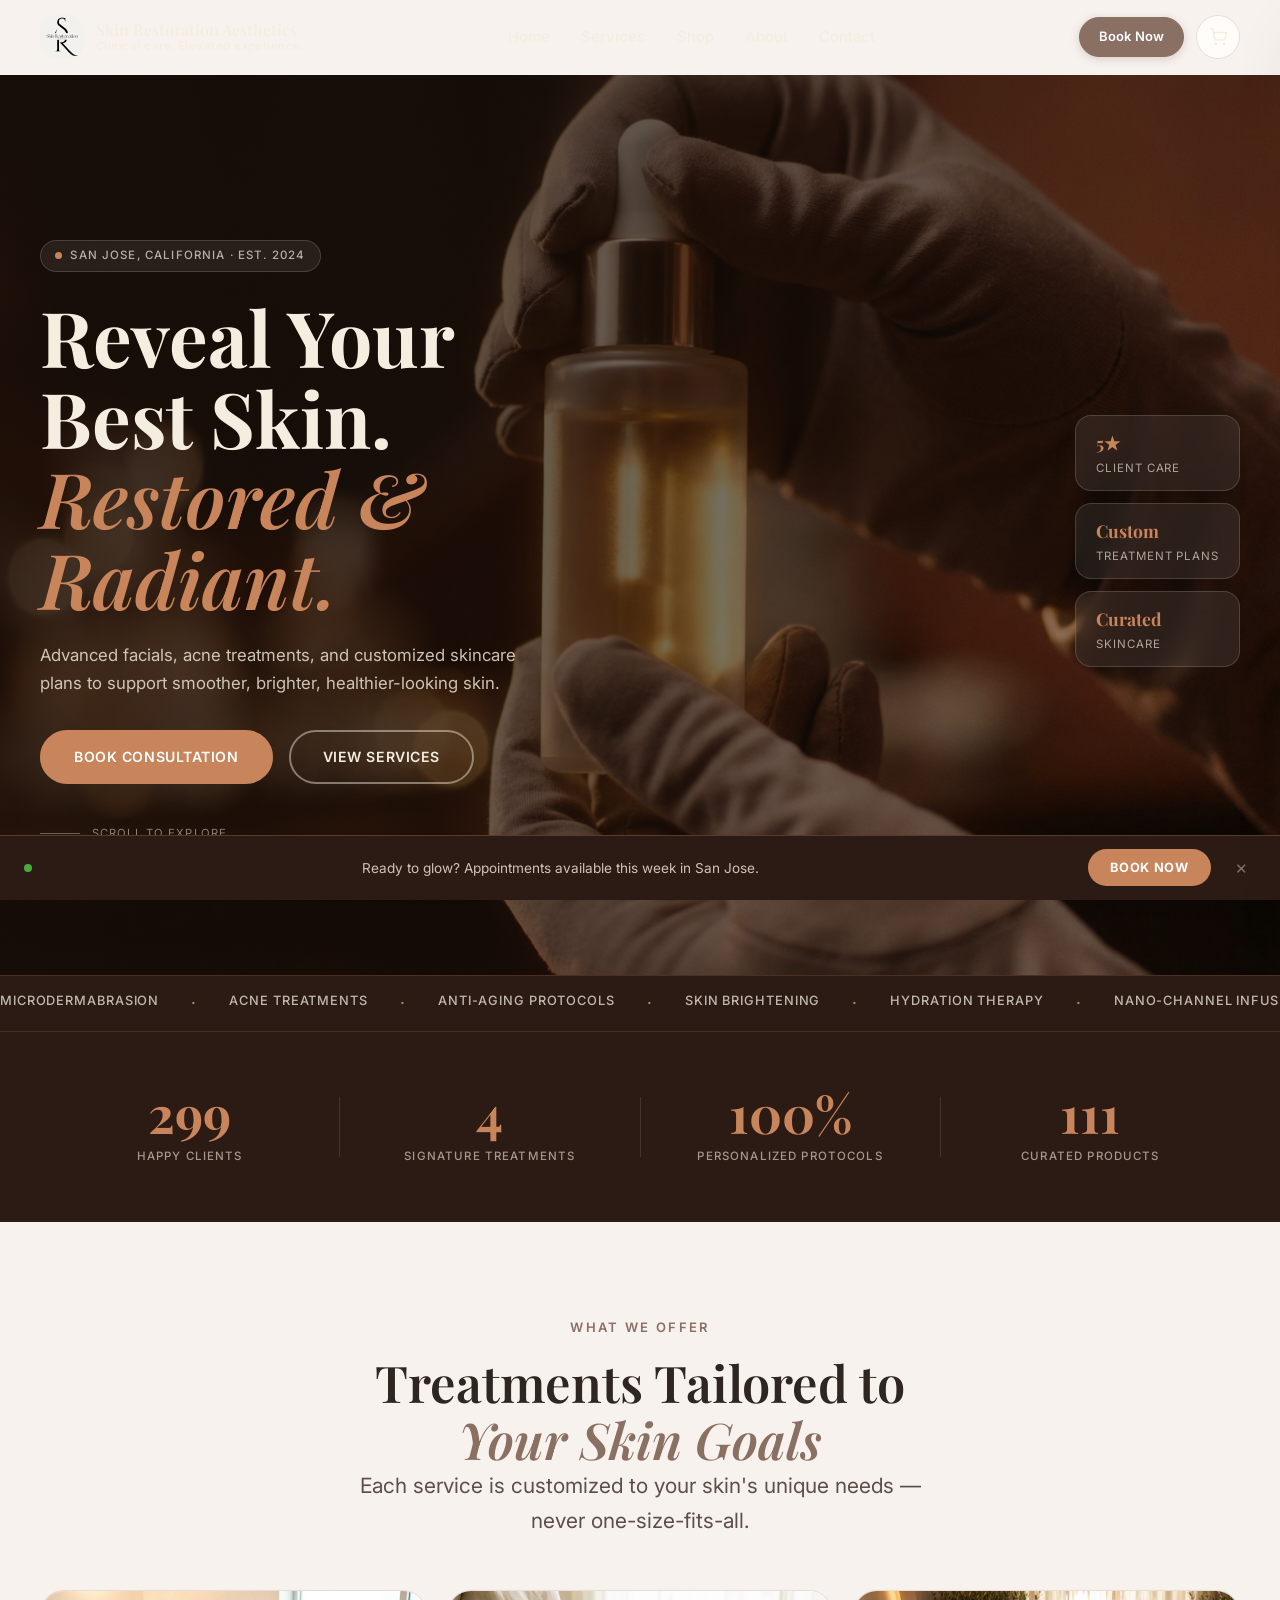
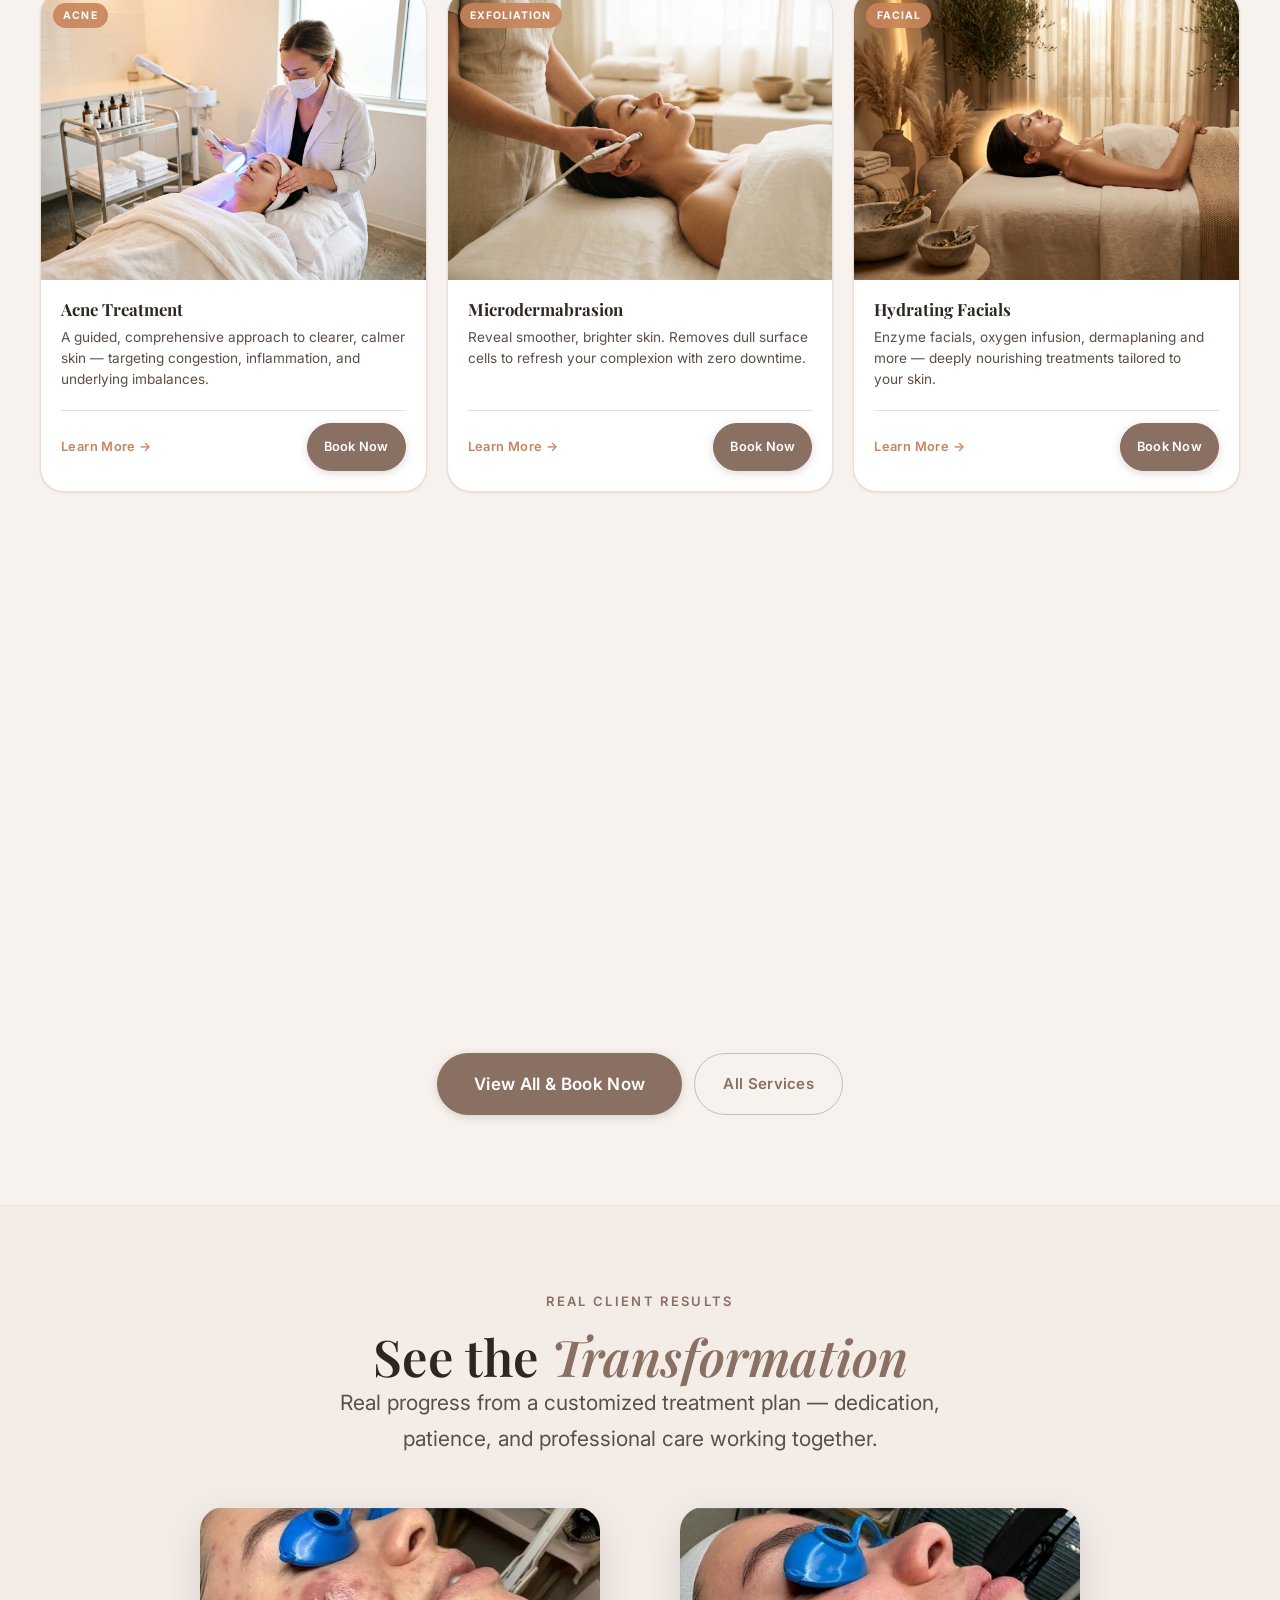
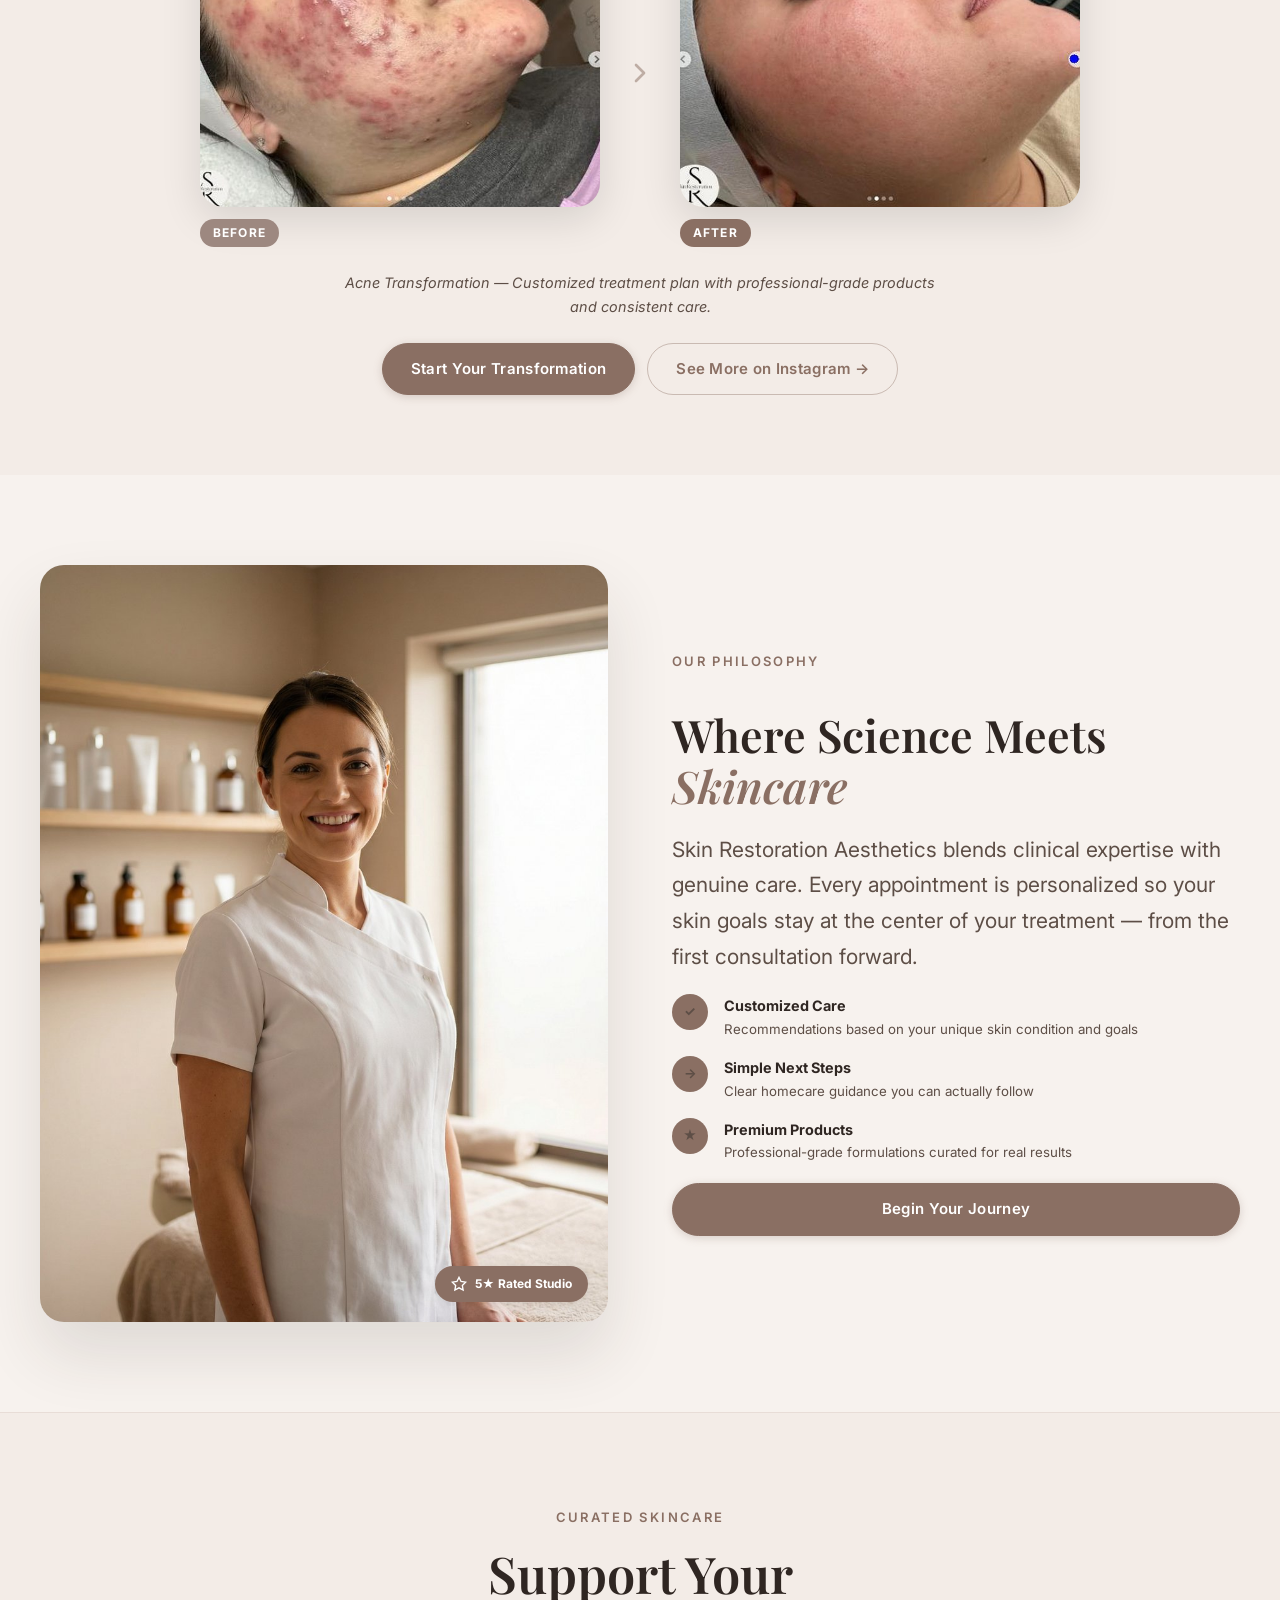
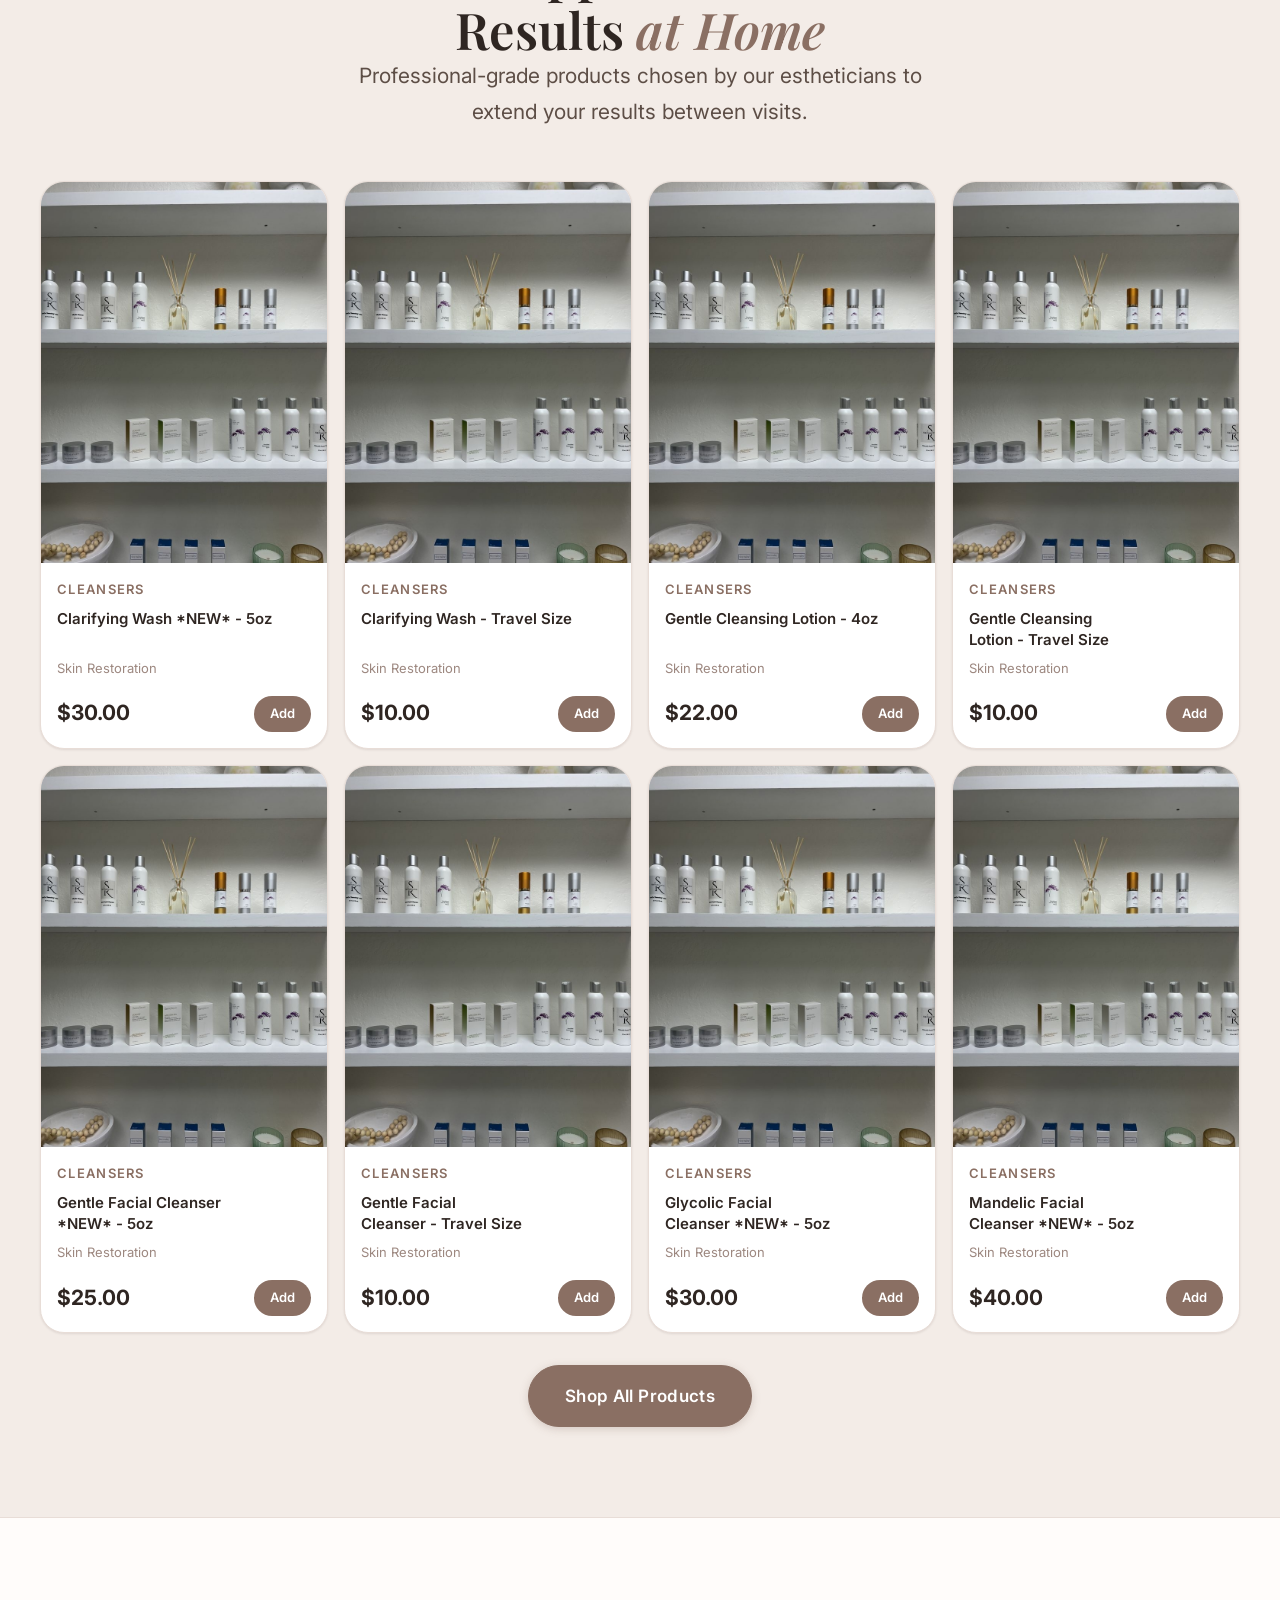
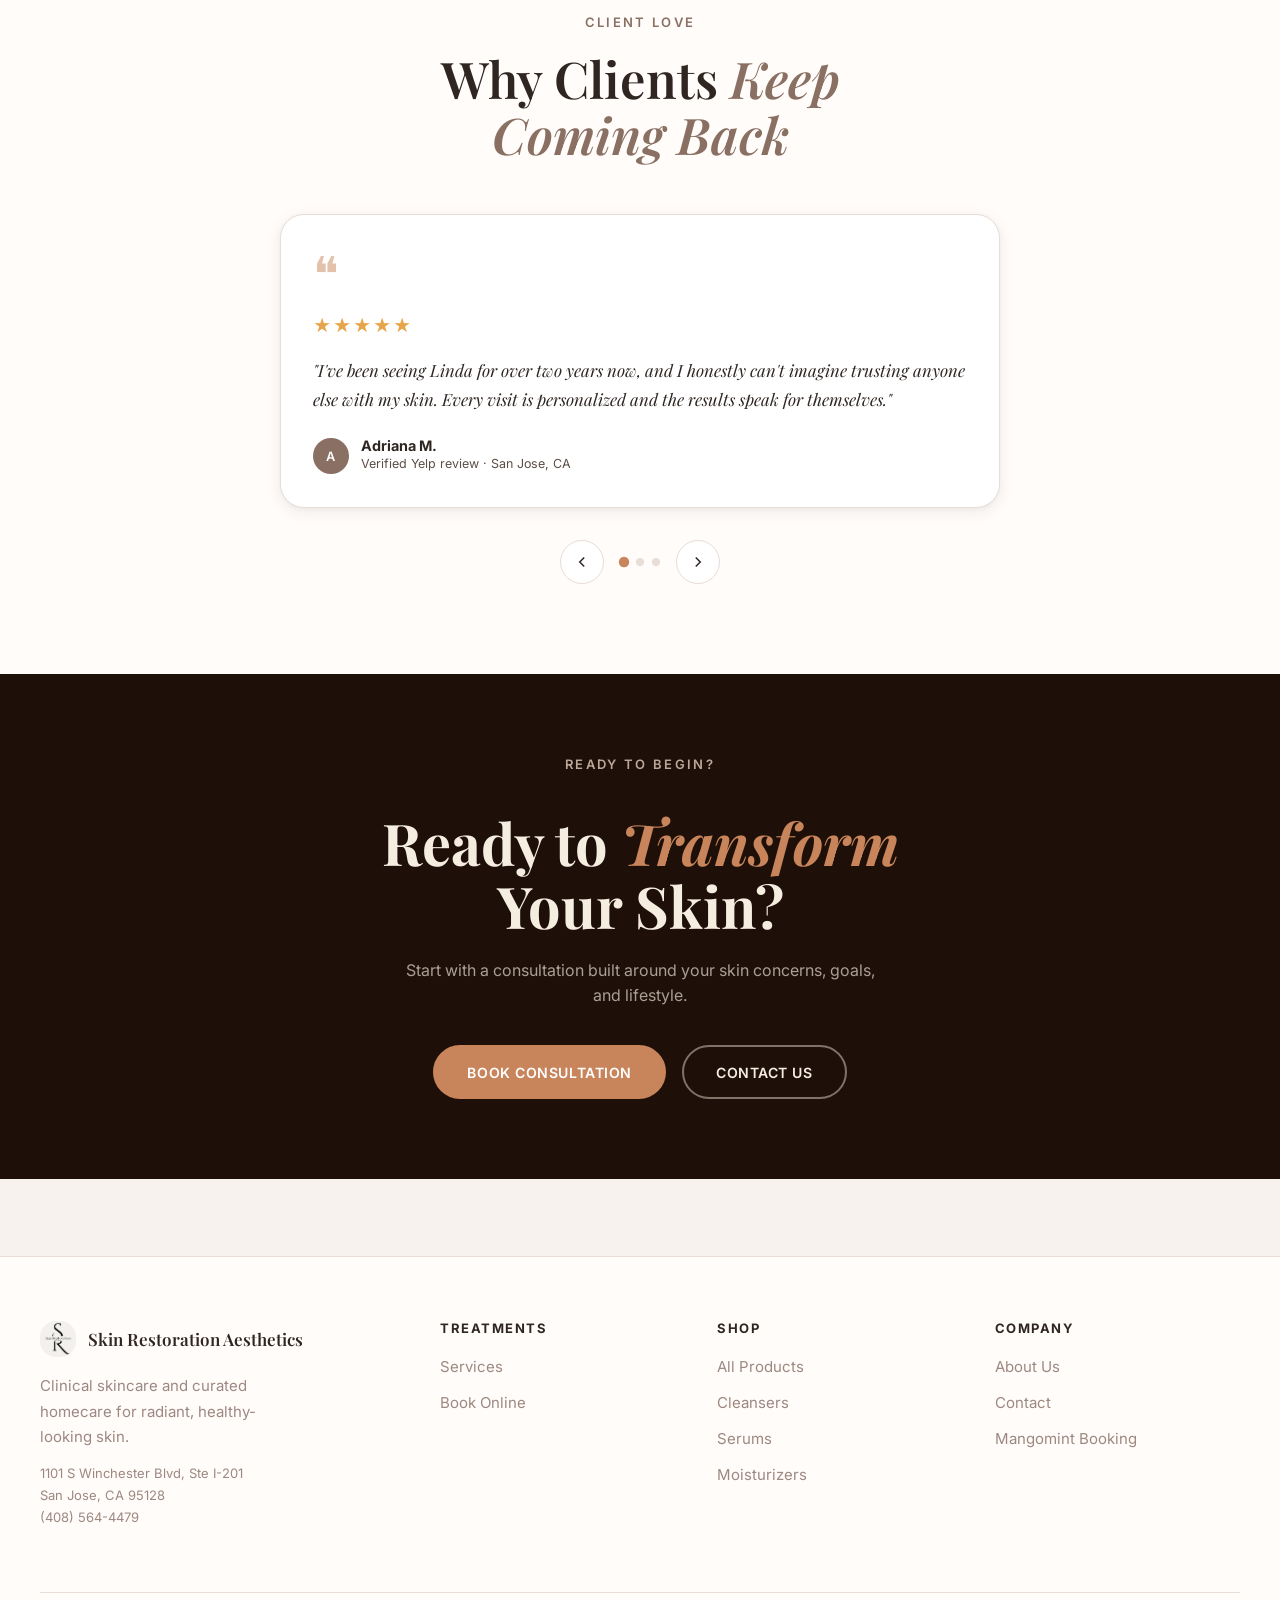
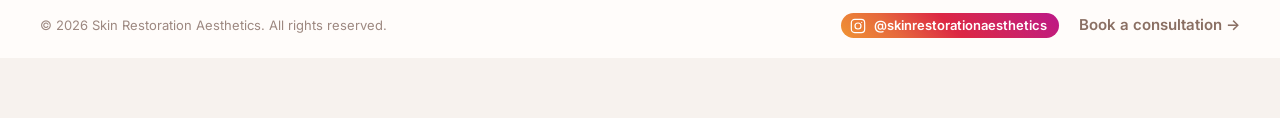
==== commit 7a96b2dd: "Add files via upload" ====
--- a/index.html
+++ b/index.html
@@ -7,18 +7,15 @@
   <meta name="description" content="Skin Restoration Aesthetics offers luxury, results-driven skincare treatments and curated professional homecare. Book your personalized consultation today.">
   <meta name="theme-color" content="#2c1a14">
 
-  <!-- Open Graph -->
   <meta property="og:title" content="Skin Restoration Aesthetics | Luxury Skincare">
   <meta property="og:description" content="Luxury skincare treatments and curated homecare. Clinical care. Elevated experience.">
   <meta property="og:type" content="website">
   <meta property="og:image" content="android-chrome-512x512.jpg">
 
-  <!-- Fonts -->
   <link rel="preconnect" href="https://fonts.googleapis.com">
   <link rel="preconnect" href="https://fonts.gstatic.com" crossorigin>
   <link href="https://fonts.googleapis.com/css2?family=Inter:wght@300..700&family=Playfair+Display:ital,wght@0,400..700;1,400..600&display=swap" rel="stylesheet">
 
-  <!-- Favicon -->
   <link rel="icon" type="image/jpeg" href="favicon.jpg">
   <link rel="apple-touch-icon" href="apple-touch-icon.jpg">
   <link rel="manifest" href="site.webmanifest">
@@ -29,8 +26,6 @@
   <div id="headerMount"></div>
 
   <main>
-
-    <!-- ── CINEMATIC HERO ──────────────────────────────────── -->
     <section class="hero-cinematic" aria-label="Hero">
       <div class="hero-cin-bg">
         <img src="hero-bg.jpg" alt="" aria-hidden="true" fetchpriority="high">
@@ -38,7 +33,6 @@
       </div>
 
       <div class="container hero-cin-inner">
-        <!-- Left: copy -->
         <div class="hero-cin-copy">
           <div class="hero-location-badge">
             <span class="hero-location-dot"></span>
@@ -64,7 +58,6 @@
           </p>
         </div>
 
-        <!-- Right: floating badges -->
         <div class="hero-cin-badges" aria-hidden="true">
           <div class="hero-float-badge">
             <span class="hero-float-label">5★</span>
@@ -82,7 +75,6 @@
       </div>
     </section>
 
-    <!-- ── TICKER MARQUEE ─────────────────────────────────── -->
     <div class="ticker-bar" aria-hidden="true">
       <div class="ticker-track" id="tickerTrack">
         <span>Microdermabrasion</span><span class="ticker-dot">·</span>
@@ -96,7 +88,6 @@
       </div>
     </div>
     <script>
-      /* Ticker: clone inner content once so translateX(-50%) is exact */
       (function() {
         var t = document.getElementById('tickerTrack');
         if (!t) return;
@@ -104,7 +95,6 @@
       })();
     </script>
 
-    <!-- ── STATS DARK BAR ─────────────────────────────────── -->
     <section class="stats-dark-bar">
       <div class="container stats-dark-inner">
         <div class="stat-dark-item">
@@ -129,7 +119,6 @@
       </div>
     </section>
 
-    <!-- ── SERVICES WITH PHOTO CARDS ─────────────────────── -->
     <section class="section">
       <div class="container">
         <div class="section-header">
@@ -139,7 +128,6 @@
         </div>
 
         <div class="photo-service-grid">
-
           <article class="photo-service-card reveal-card">
             <div class="photo-service-img">
               <img src="service-acne.jpg" alt="Acne treatment" loading="lazy">
@@ -187,21 +175,6 @@
 
           <article class="photo-service-card reveal-card">
             <div class="photo-service-img">
-              <img src="service-acne.jpg" alt="Acne treatment" loading="lazy">
-              <span class="photo-service-tag">Acne</span>
-            </div>
-            <div class="photo-service-body">
-              <h3>Acne Treatment</h3>
-              <p>A guided professional approach. Treat congestion, calm inflammation, and build a lasting clear-skin plan.</p>
-              <div class="photo-service-footer">
-                <a class="photo-service-link" href="/services#acne-treatment">Learn More →</a>
-                <a class="btn btn-primary" style="font-size:0.8rem;padding:0.4rem 1rem;" href="https://booking.mangomint.com/879442" target="_blank" rel="noopener">Book Now</a>
-              </div>
-            </div>
-          </article>
-
-          <article class="photo-service-card reveal-card">
-            <div class="photo-service-img">
               <img src="service-nano.jpg" alt="Nano-channel infusion treatment" loading="lazy">
               <span class="photo-service-tag">Infusion</span>
             </div>
@@ -229,7 +202,6 @@
               </div>
             </div>
           </article>
-
         </div>
 
         <div class="btn-row" style="justify-content:center;margin-top:var(--sp-10);">
@@ -239,7 +211,6 @@
       </div>
     </section>
 
-    <!-- ── REAL RESULTS GALLERY ──────────────────────────── -->
     <section class="real-results-section">
       <div class="container">
         <div class="section-header">
@@ -275,7 +246,6 @@
       </div>
     </section>
 
-    <!-- ── ABOUT / PHILOSOPHY ────────────────────────────── -->
     <section class="section about-split-section">
       <div class="container about-split-grid">
         <div class="about-split-photo reveal-card">
@@ -317,7 +287,6 @@
       </div>
     </section>
 
-    <!-- ── FEATURED PRODUCTS ─────────────────────────────── -->
     <section class="section" style="background:var(--bg-alt);border-top:1px solid var(--border);">
       <div class="container">
         <div class="section-header">
@@ -334,7 +303,6 @@
       </div>
     </section>
 
-    <!-- ── TESTIMONIALS ──────────────────────────────────── -->
     <section class="section testimonials-section">
       <div class="container">
         <div class="section-header">
@@ -399,7 +367,6 @@
       </div>
     </section>
 
-    <!-- ── DARK CTA ───────────────────────────────────────── -->
     <section class="dark-cta-section">
       <div class="container dark-cta-inner">
         <p class="eyebrow" style="color:var(--accent)">Ready to Begin?</p>
@@ -411,13 +378,11 @@
         </div>
       </div>
     </section>
-
   </main>
 
   <div id="footerMount"></div>
   <div id="cartMount"></div>
 
-  <!-- Persistent booking bar -->
   <div class="booking-bar" id="bookingBar">
     <span class="booking-bar-dot"></span>
     <span class="booking-bar-text">Ready to glow? Appointments available this week in San Jose.</span>
@@ -429,7 +394,6 @@
   <script src="utils.js"></script>
   <script src="checkout.js"></script>
   <script>
-    /* ── Testimonial Carousel ───────────────────────────── */
     (function() {
       const cards = document.querySelectorAll('.testimonial-card-v2');
       const dots = document.querySelectorAll('.tc-dot');
@@ -444,12 +408,9 @@
       document.getElementById('tcNext')?.addEventListener('click', () => show((current + 1) % cards.length));
       document.getElementById('tcPrev')?.addEventListener('click', () => show((current - 1 + cards.length) % cards.length));
       dots.forEach(d => d.addEventListener('click', () => show(+d.dataset.idx)));
-
-      // Auto-advance every 5s
       setInterval(() => show((current + 1) % cards.length), 5000);
     })();
 
-    /* ── Scroll reveal ──────────────────────────────────── */
     (function() {
       const obs = new IntersectionObserver(entries => {
         entries.forEach(e => { if (e.isIntersecting) { e.target.classList.add('revealed'); obs.unobserve(e.target); } });
@@ -457,66 +418,5 @@
       document.querySelectorAll('.reveal-card').forEach(el => obs.observe(el));
     })();
   </script>
-<script data-pplx-inline-edit>
-(function(){
-  if(window===window.top)return;
-  function inlineAll(orig,clone){
-    if(orig.nodeType!==1)return;
-    try{
-      var cs=getComputedStyle(orig);
-      var t='';
-      for(var i=0;i<cs.length;i++){t+=cs[i]+':'+cs.getPropertyValue(cs[i])+';';}
-      clone.style.cssText=t;
-    }catch(e){}
-    var oc=orig.children,cc=clone.children;
-    for(var j=0;j<oc.length&&j<cc.length;j++){inlineAll(oc[j],cc[j]);}
-  }
-  function stripExternal(clone){
-    var imgs=clone.querySelectorAll('img');
-    for(var i=0;i<imgs.length;i++){
-      var s=imgs[i].getAttribute('src');
-      if(s&&!s.startsWith('data:'))imgs[i].removeAttribute('src');
-    }
-    var all=clone.querySelectorAll('*');
-    for(var i=0;i<all.length;i++){
-      var st=all[i].style.cssText;
-      if(st&&st.indexOf('url(')>=0){
-        all[i].style.cssText=st.replace(/url\(["']?(?!data:)[^)"']*["']?\)/gi,'none');
-      }
-    }
-  }
-  window.addEventListener('message',function(e){
-    if(!e.data||e.data.type!=='INLINE_EDIT_CAPTURE_REQUEST')return;
-    var scrollX=window.scrollX||window.pageXOffset||0;
-    var scrollY=window.scrollY||window.pageYOffset||0;
-    var w=window.innerWidth,h=window.innerHeight;
-    try{
-      var clone=document.documentElement.cloneNode(true);
-      var rm=clone.querySelectorAll('script,link[rel="stylesheet"],style');
-      for(var i=0;i<rm.length;i++){rm[i].remove();}
-      inlineAll(document.documentElement,clone);
-      stripExternal(clone);
-      var html=new XMLSerializer().serializeToString(clone);
-      var svg='<svg xmlns="http://www.w3.org/2000/svg" width="'+w+'" height="'+h+'">'
-        +'<foreignObject width="100%" height="100%">'
-        +'<div xmlns="http://www.w3.org/1999/xhtml" style="width:'+w+'px;height:'+h+'px;overflow:hidden">'
-        +'<div style="transform:translate(-'+scrollX+'px,-'+scrollY+'px);transform-origin:top left">'
-        +html+'</div></div></foreignObject></svg>';
-      var svgUrl='data:image/svg+xml;charset=utf-8,'+encodeURIComponent(svg);
-      var img=new Image();
-      img.onload=function(){
-        var c=document.createElement('canvas');c.width=w;c.height=h;
-        c.getContext('2d').drawImage(img,0,0);
-        window.parent.postMessage({type:'INLINE_EDIT_SCREENSHOT_RESULT',dataUrl:c.toDataURL('image/png'),scrollX:scrollX,scrollY:scrollY},'*');
-      };
-      img.onerror=function(){
-        window.parent.postMessage({type:'INLINE_EDIT_SCREENSHOT_RESULT',dataUrl:null,scrollX:scrollX,scrollY:scrollY},'*');
-      };
-      img.src=svgUrl;
-    }catch(err){
-      window.parent.postMessage({type:'INLINE_EDIT_SCREENSHOT_RESULT',dataUrl:null,scrollX:scrollX,scrollY:scrollY},'*');
-    }
-  });
-})();
-</script></body>
+</body>
 </html>
